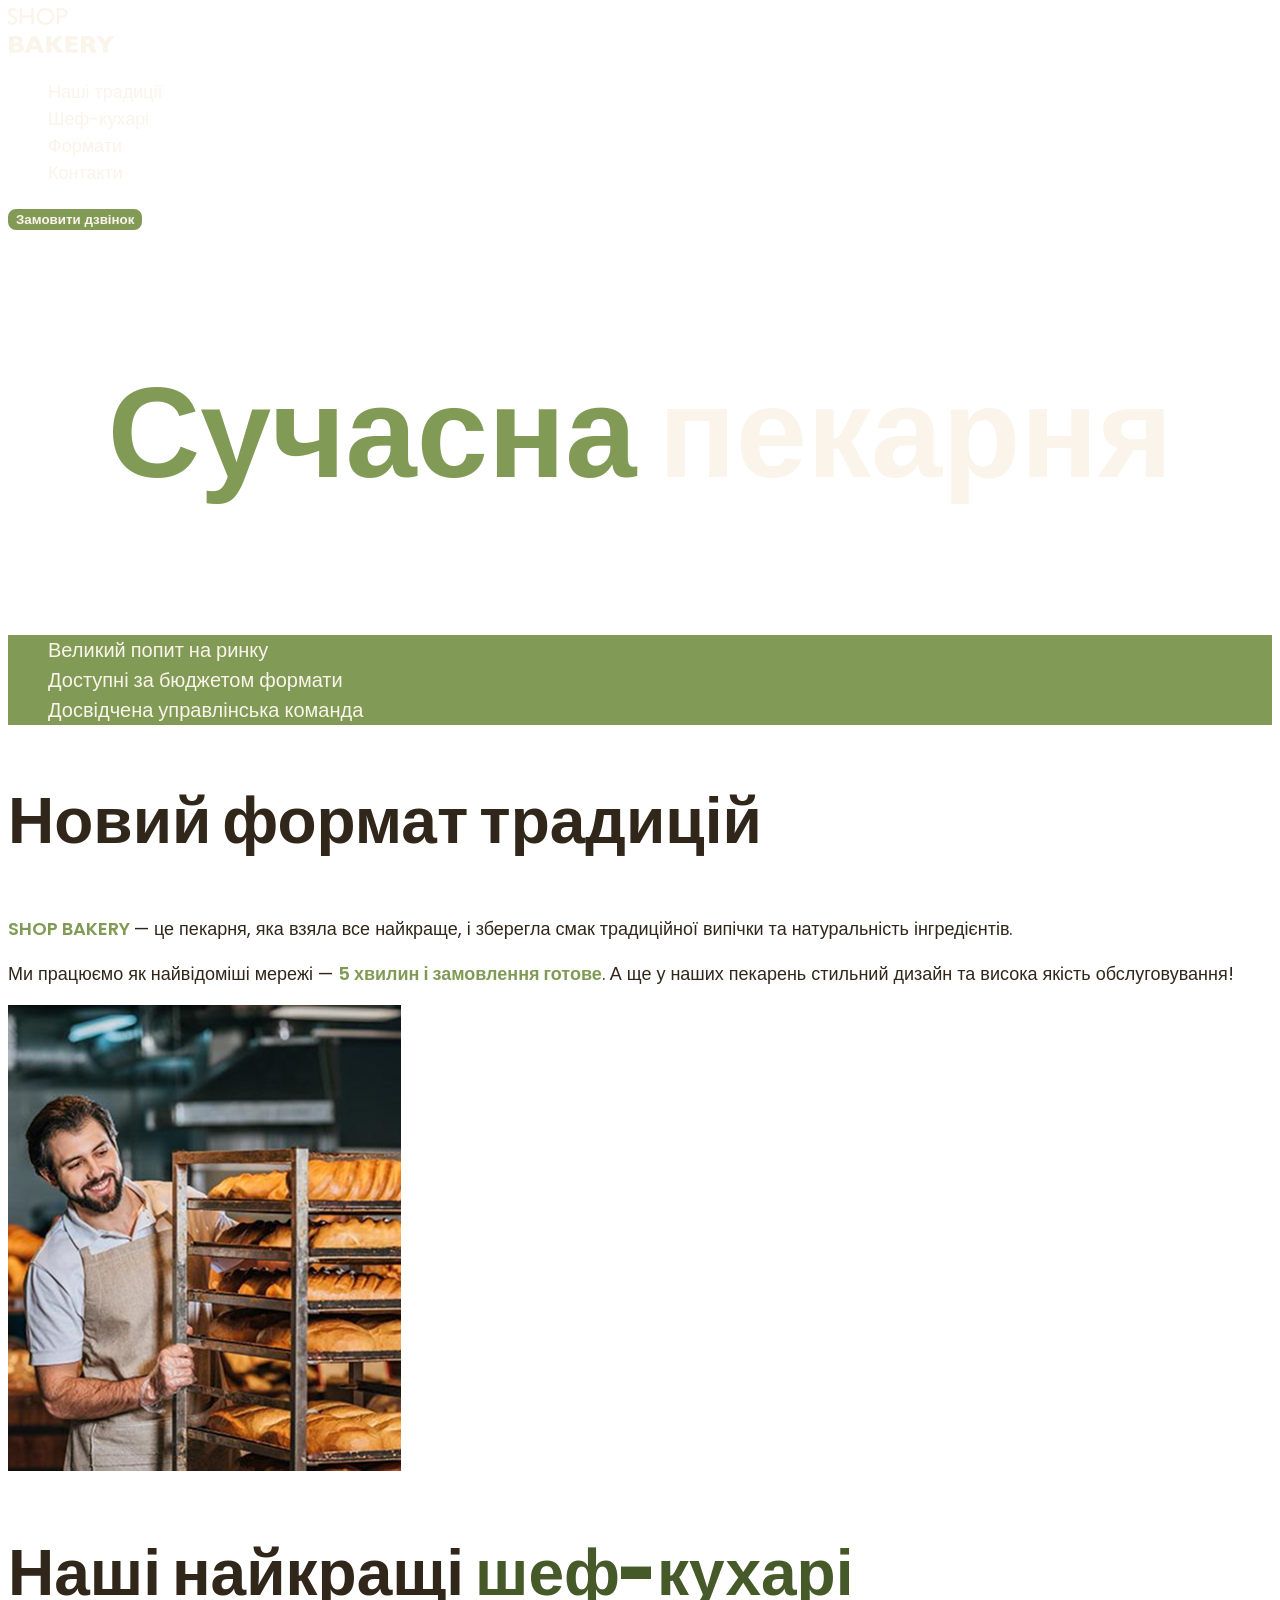
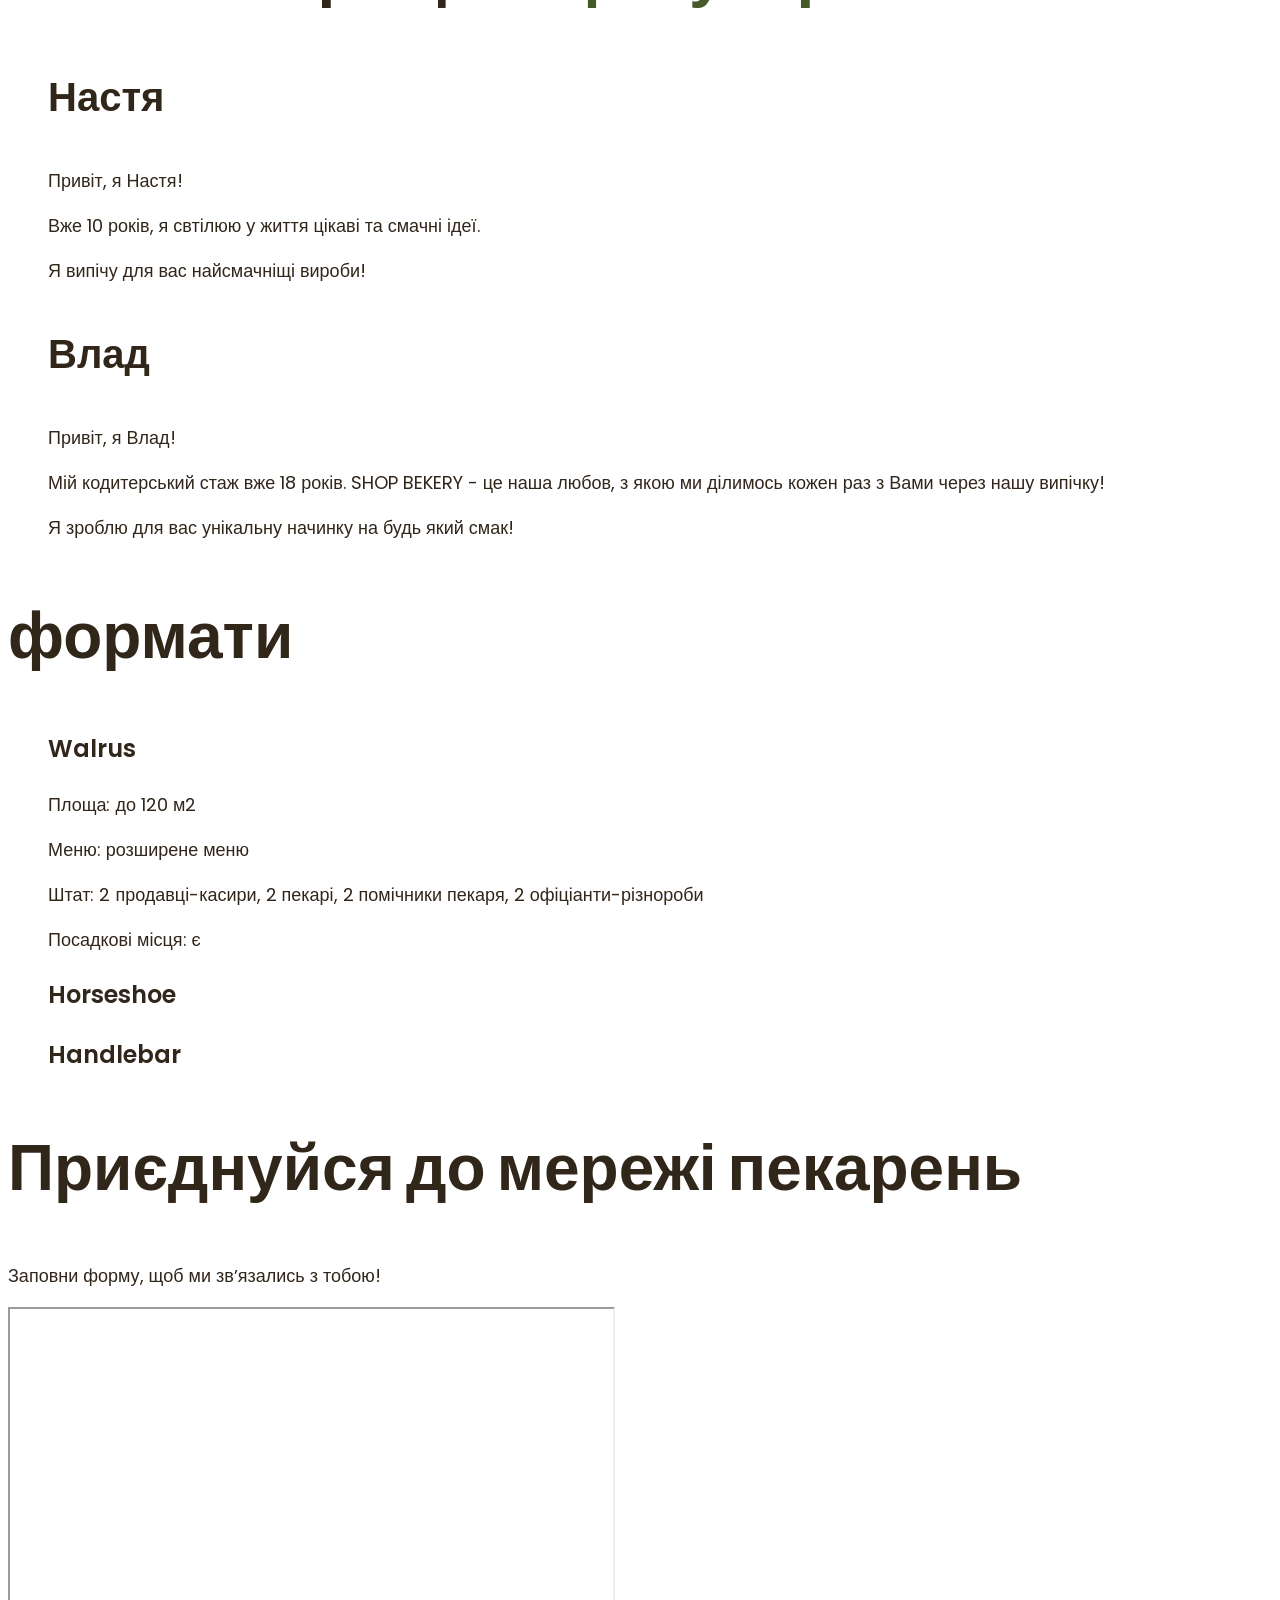
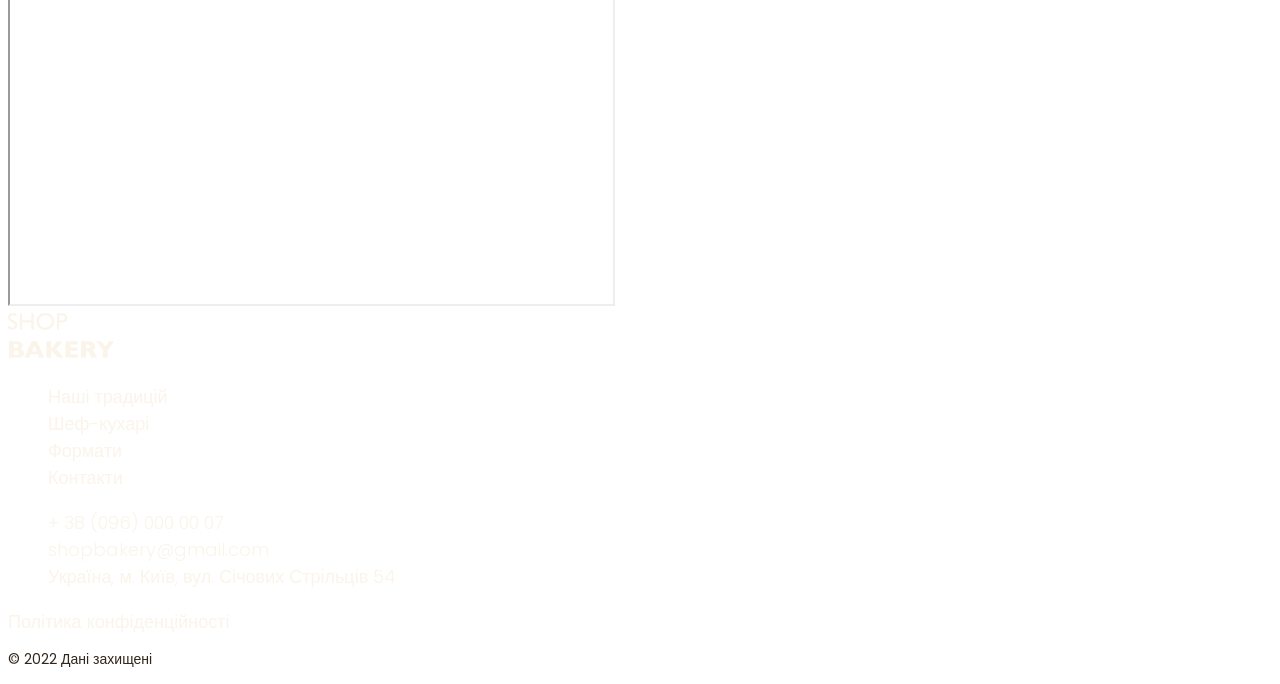
==== index.html @ a076ea6a "" ====
<!doctype html>
<html lang="uk">
  <head>
    <meta charset="UTF-8" />
    <meta http-equiv="X-UA-Compatible" content="IE=edge" />
    <meta name="viewport" content="width= , initial-scale=1.0" />
    <title>Сучасна пекарня</title>
    <!-- ! Styles -->
    <link rel="stylesheet" href="./css/styles.css" />
  </head>
  <body>
    <header>
      <nav>
        <a href="./index.html">
          <img src="./images/logo.svg" alt="Логотип сучасноі пекрні" />
        </a>
        <ul>
          <li><a href="#traditions-section" class="link">Наші традиції</a></li>
          <li><a href="#chefs-sectoins" class="link">Шеф-кухарі</a></li>
          <li><a href="#formats-section" class="link">Формати</a></li>
          <li><a href="#contacts-section" class="link">Контакти</a></li>
        </ul>
      </nav>
      <button class="button" type="button">Замовити дзвінок</button>
    </header>
    <main>
      <section>
        <h1 class="hero-title"><span class="accent">Сучасна</span> пекарня</h1>
      </section>
      <section id="traditions-section">
        <ul class="advantages-list">
          <li class="advantages-item">Великий попит на ринку</li>
          <li class="advantages-item">Доступні за бюджетом формати</li>
          <li class="advantages-item">Досвідчена управлінська команда</li>
        </ul>
        <h2 class="section-title">Новий формат традицій</h2>
        <p class="traditions-text">
          <span class="brand uppercase"> shop bakery </span> — це пекарня, яка
          взяла все найкраще, і зберегла смак традиційної випічки та
          натуральність інгредієнтів.
        </p>
        <p class="traditions-text">
          Ми працюємо як найвідоміші мережі —
          <span class="brand">5 хвилин і замовлення готове</span>. А ще у наших
          пекарень стильний дизайн та висока якість обслуговування!
        </p>
        <img
          src="./images/baker-man.png"
          alt="Чоловік пекар дивится на батони із посмишкою"
        />
      </section>
      <section id="chefs-sectoins">
        <h2 class="section-title">
          Наші найкращі <span class="accent">шеф-кухарі</span>
        </h2>
        <ul>
          <li>
            <article>
              <h3 class="chef-title">Настя</h3>
              <p>Привіт, я Настя!</p>
              <p>Вже 10 років, я свтілюю у життя цікаві та смачні ідеї.</p>
              <p>Я випічу для вас найсмачніщі вироби!</p>
            </article>
          </li>
          <li>
            <article>
              <h3 class="chef-title">Влад</h3>
              <p>Привіт, я Влад!</p>
              <p>
                Мій кодитерський стаж вже 18 років. SHOP BEKERY - це наша любов,
                з якою ми ділимось кожен раз з Вами через нашу випічку!
              </p>
              <p>Я зроблю для вас унікальну начинку на будь який смак!</p>
            </article>
          </li>
        </ul>
      </section>
      <section id="formats-section">
        <h2 class="section-title">формати</h2>
        <ul>
          <li>
            <article>
              <h3 class="formate-title" lang="en">Walrus</h3>
              <div class="formate-text">
                <p>Площа: до 120 м2</p>
                <p>Меню: розширене меню</p>
                <p>
                  Штат: 2 продавці-касири, 2 пекарі, 2 помічники пекаря, 2
                  офіціанти-різнороби
                </p>
                <p>Посадкові місця: є</p>
              </div>
            </article>
          </li>
          <li>
            <article>
              <h3 class="formate-title" lang="en">Horseshoe</h3>
              <p></p>
            </article>
          </li>
          <li>
            <article>
              <h3 class="formate-title" lang="en">Handlebar</h3>
              <p></p>
            </article>
          </li>
        </ul>
      </section>
      <section id="contacts-section">
        <h2 class="section-title">Приєднуйся до мережі пекарень</h2>
        <p>Заповни форму, щоб ми звʼязались з тобою!</p>
        <iframe
          src="https://www.google.com/maps/embed?pb=!1m18!1m12!1m3!1d2540.1634470361532!2d30.488698376657148!3d50.45668098691502!2m3!1f0!2f0!3f0!3m2!1i1024!2i768!4f13.1!3m3!1m2!1s0x40d4ce637c006b2d%3A0xaf86385f19996ff0!2z0YPQuy4g0KHQtdGH0LXQstGL0YUg0KHRgtGA0LXQu9GM0YbQvtCyLCA1NCwg0JrQuNC10LIsINCj0LrRgNCw0LjQvdCwLCAwMjAwMA!5e0!3m2!1sru!2sit!4v1770657405785!5m2!1sru!2sit"
          width="603"
          height="595"
          allowfullscreen=""
          loading="lazy"
          referrerpolicy="no-referrer-when-downgrade"
        ></iframe>
      </section>
    </main>
    <footer>
      <nav>
        <a href="#">
          <img src="./images/logo.svg" alt="Логотип сучасноі пекрні" />
        </a>
        <ul>
          <li><a class="link" href="#">Наші традицій</a></li>
          <li><a class="link" href="#">Шеф-кухарі</a></li>
          <li><a class="link" href="#">Формати</a></li>
          <li><a class="link" href="#">Контакти</a></li>
        </ul>
      </nav>
      <address>
        <ul>
          <li>
            <a class="address-link" href="tel:+380960000007"
              >+ 38 (096) 000 00 07</a
            >
          </li>
          <li>
            <a class="address-link" href="mailto:shopbakery@gmail.com"
              >shopbakery@gmail.com</a
            >
          </li>
          <li>
            <a
              class="address-link"
              href="https://share.google/1e0VJEPg8F5VLGRDb"
              target="_blank"
            >
              Україна, м. Київ, вул. Січових Стрільців 54
            </a>
          </li>
          <li>
            <a href="#">
              <!-- ! facebook icon -->
            </a>
          </li>
          <li>
            <a href="#">
              <!-- ! instagram icon -->
            </a>
          </li>
        </ul>
        <a class="address-link" href="#" target="_blank"
          >Політика конфіденційності</a
        >
        <p class="address-copyright">&copy; 2022 Дані захищені</p>
      </address>
    </footer>
  </body>
</html>
---- css/styles.css ----
@font-face {
  font-display: swap;
  font-family: 'Poppins';
  font-weight: 300;
  src: url('../fonts/poppins-v24-latin-300.woff2') format('woff2');
}

@font-face {
  font-display: swap;
  font-family: 'Poppins';
  font-weight: 400;
  src: url('../fonts/poppins-v24-latin-regular.woff2') format('woff2');
}

@font-face {
  font-display: swap;
  font-family: 'Poppins';
  font-weight: 600;
  src: url('../fonts/poppins-v24-latin-600.woff2') format('woff2');
}

@font-face {
  font-display: swap;
  font-family: 'Poppins';
  font-weight: 900;
  src: url('../fonts/poppins-v24-latin-900.woff2') format('woff2');
}

:root {
  --color-primary-dark: #31261a;
  --color-primary-light: #faf4ea;
  --color-brand-light: #819b57;
  --color-brand-dark: #465929;
}

/* ! base */
body {
  color: var(--color-primary-dark);
  font-family: 'Poppins', sans-serif;
  font-size: 18px;
  font-weight: 400;
  line-height: 1.5;
}

address {
  font-style: normal;
}

ul {
  list-style-type: none;
}

/* ! button */
.button {
  font-weight: 600;
  color: var(--color-primary-light);
  background-color: var(--color-brand-light);
  border: 2px solid var(--color-brand-light);
  border-radius: 8px;
  cursor: pointer;
}

.button:hover {
  color: var(--color-brand-dark);
  background-color: transparent;
}

/* ! link */
.link {
  color: var(--color-primary-light);
  line-height: 1.5;
  text-decoration: none;
}

.link:hover {
  color: var(--color-brand-light);
  font-weight: 600;
}

/* ! hero section */
.hero-title {
  color: var(--color-primary-light);
  text-align: center;
  font-size: 128px;
  font-weight: 900;
}

.hero-title .accent {
  color: var(--color-brand-light);
}

/* ! advantages section */
.advantages-list {
  color: var(--color-primary-light);
  background-color: var(--color-brand-light);
}

.advantages-item {
  font-size: 20px;
  font-weight: 300;
}

.section-title {
  font-size: 64px;
  font-weight: 900;
  line-height: 1.3;
}

.section-title .accent {
  color: var(--color-brand-dark);
}

/* ! traditions section */
.traditions-text .brand {
  color: var(--color-brand-light);
  font-weight: 600;
}

.traditions-text .uppercase {
  text-transform: uppercase;
}

/* ! chefs section */
.chef-title {
  font-size: 40px;
  font-weight: 600;
}

/* ! formats section */
.formate-title {
  font-size: 24px;
  font-weight: 600;
}

.formate-tex {
  font-size: 14px;
  font-weight: 300;
}

/* ! footer */
.address-link {
  color: var(--color-primary-light);
  font-size: 16;
  font-weight: 300;
  text-decoration: none;
}

.address-link:hover {
  color: var(--color-brand-light);
}

.address-copyright {
  font-size: 14px;
}
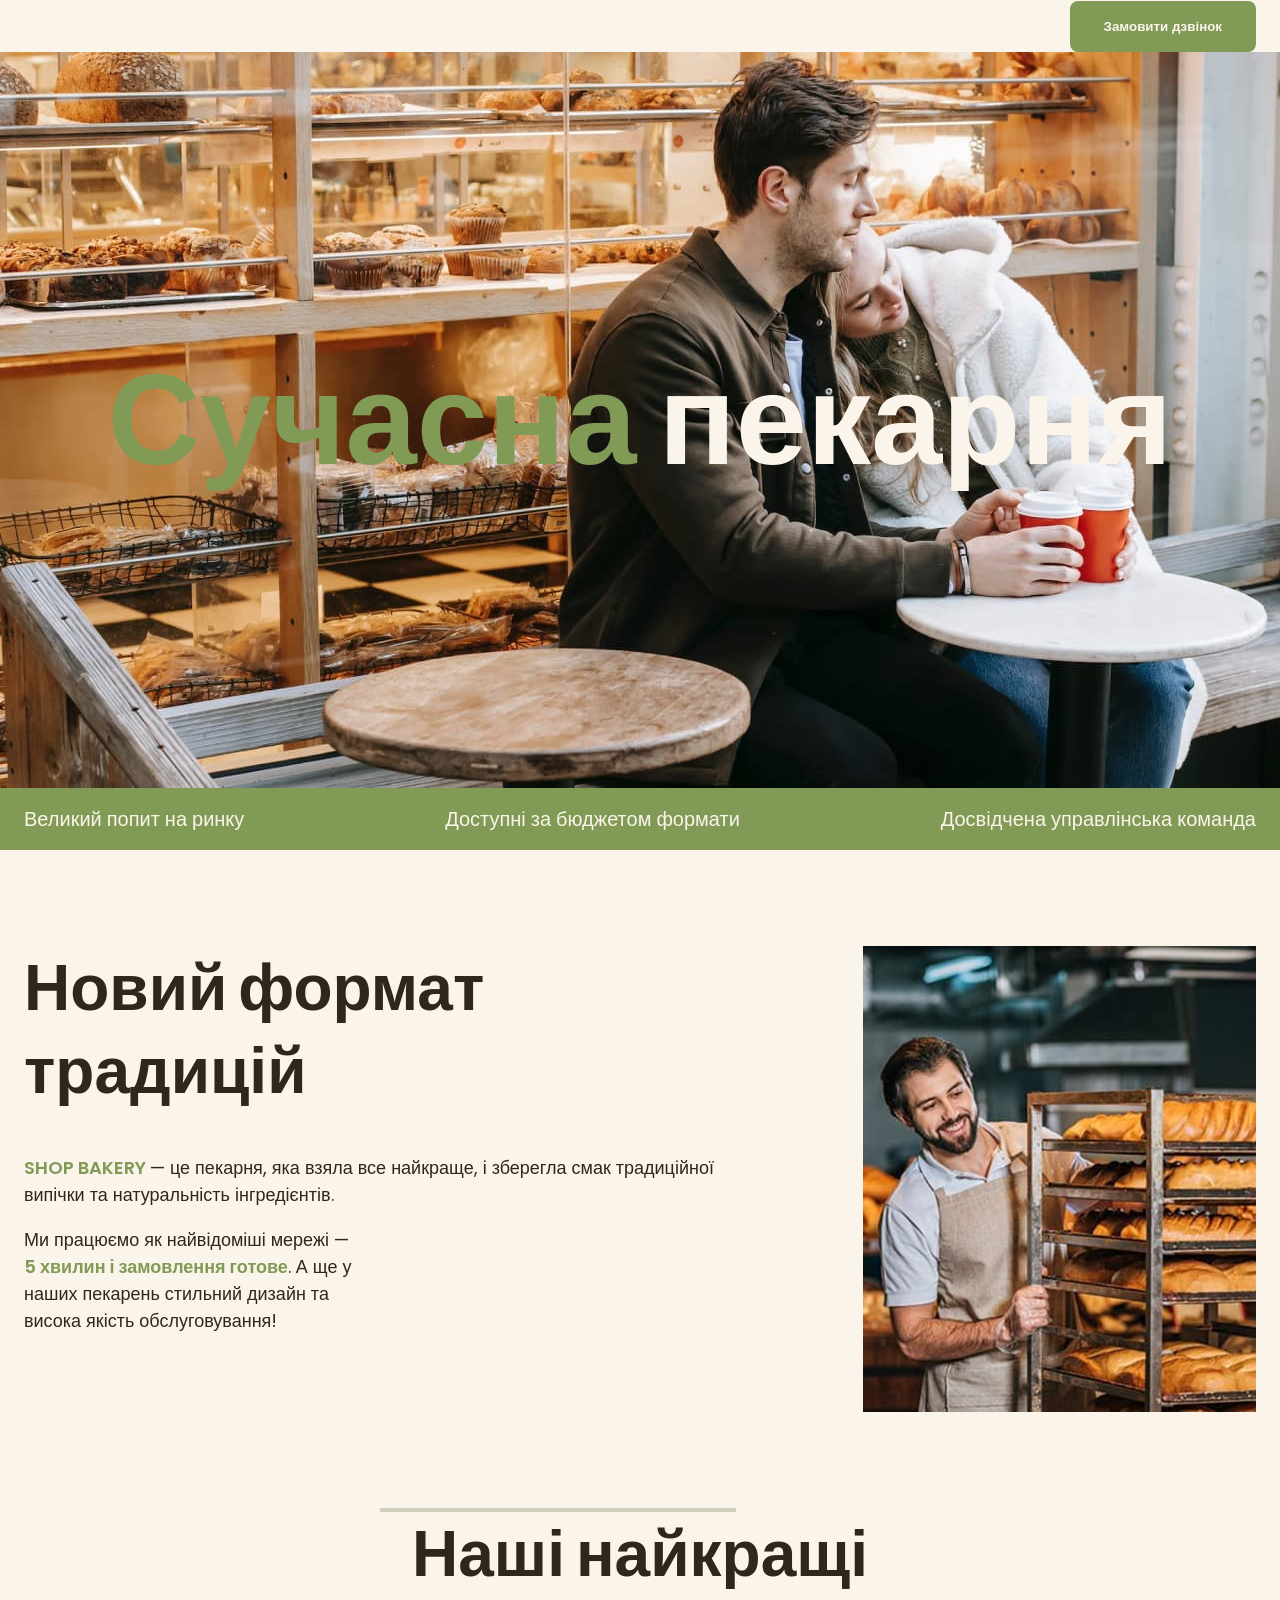
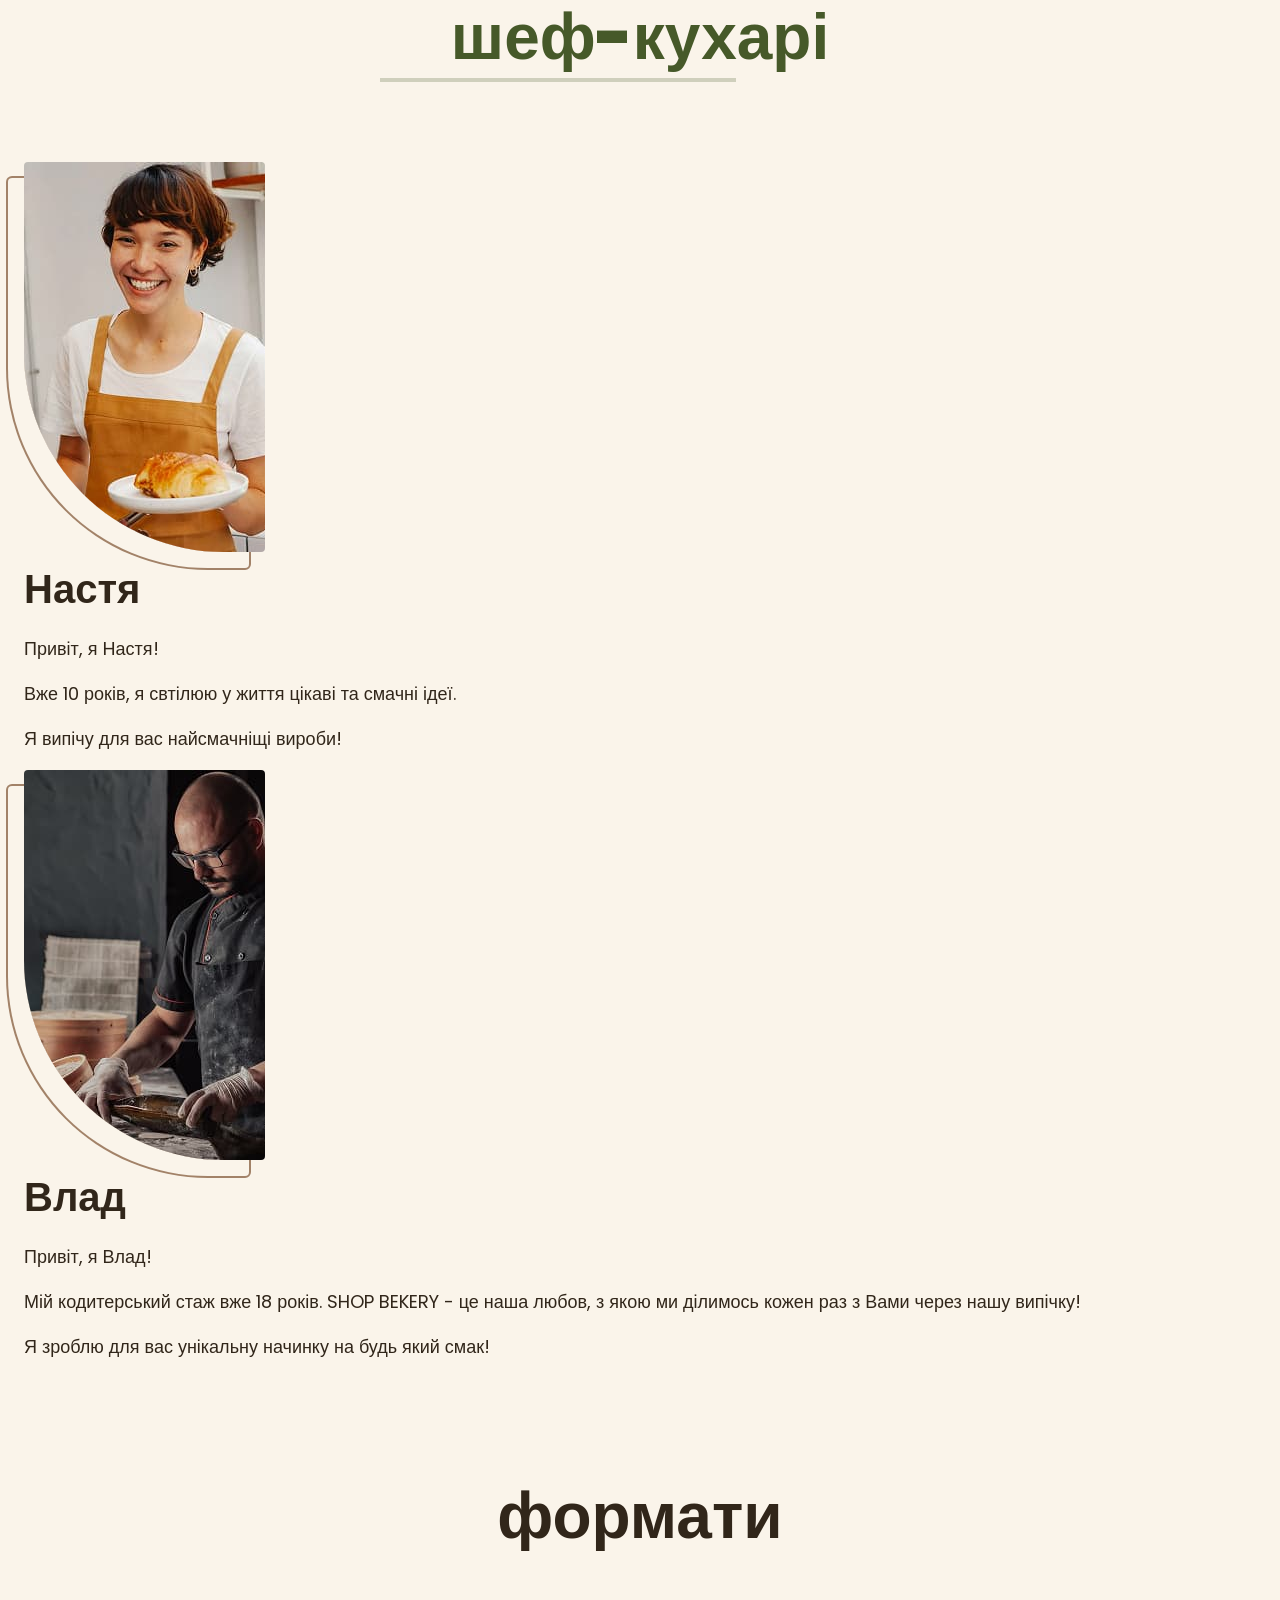
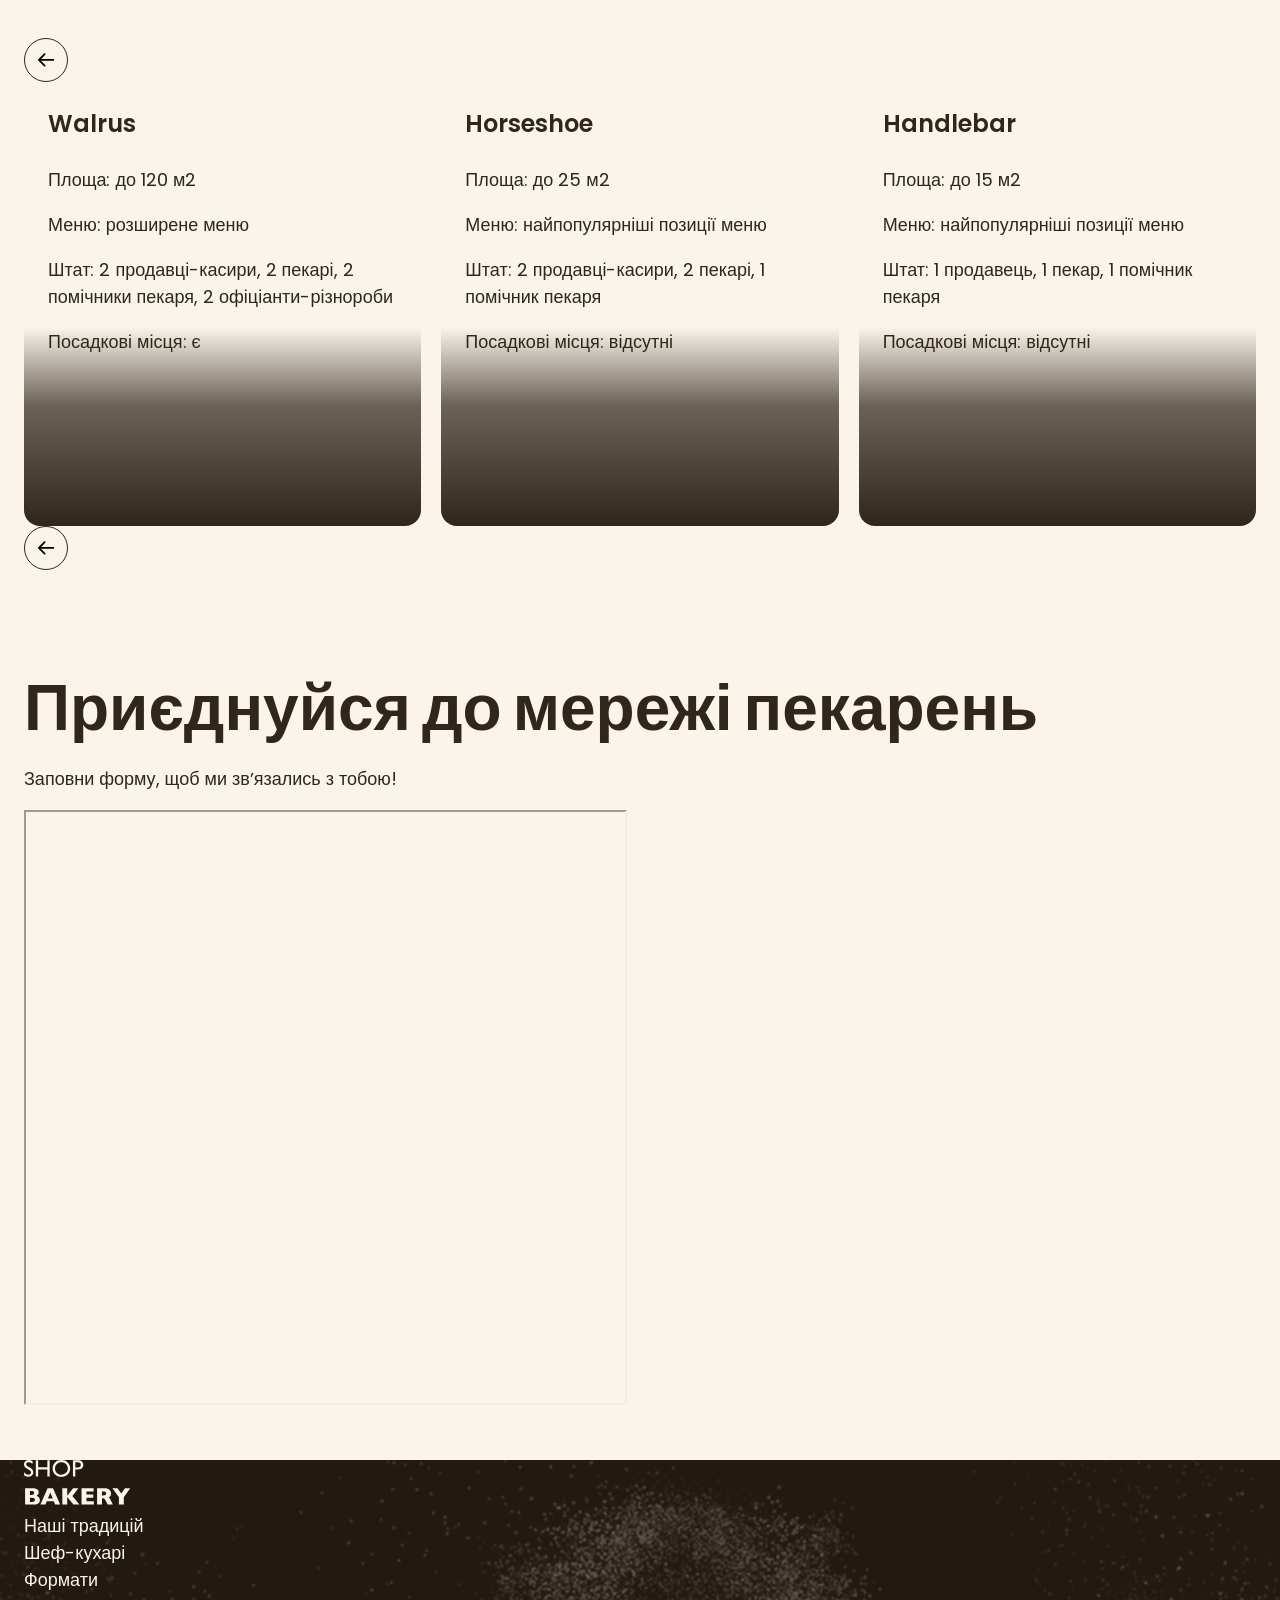
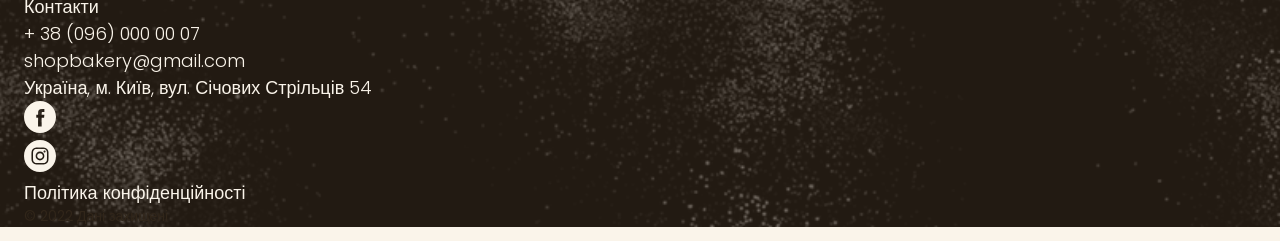
==== commit 573bbb62: "" ====
--- a/index.html
+++ b/index.html
@@ -9,165 +9,232 @@
     <link rel="stylesheet" href="./css/styles.css" />
   </head>
   <body>
-    <header>
-      <nav>
-        <a href="./index.html">
-          <img src="./images/logo.svg" alt="Логотип сучасноі пекрні" />
-        </a>
-        <ul>
-          <li><a href="#traditions-section" class="link">Наші традиції</a></li>
-          <li><a href="#chefs-sectoins" class="link">Шеф-кухарі</a></li>
-          <li><a href="#formats-section" class="link">Формати</a></li>
-          <li><a href="#contacts-section" class="link">Контакти</a></li>
-        </ul>
-      </nav>
-      <button class="button" type="button">Замовити дзвінок</button>
+    <header class="header">
+      <div class="container">
+        <div class="header-container">
+          <nav class="header-nav">
+            <a href="./index.html">
+              <img src="./images/logo.svg" alt="Логотип сучасноі пекрні" />
+            </a>
+            <ul class="header-menu">
+              <li>
+                <a href="#traditions-section" class="link">Наші традиції</a>
+              </li>
+              <li><a href="#chefs-section" class="link">Шеф-кухарі</a></li>
+              <li><a href="#formats-section" class="link">Формати</a></li>
+              <li><a href="#contacts-section" class="link">Контакти</a></li>
+            </ul>
+          </nav>
+          <button class="button" type="button">Замовити дзвінок</button>
+        </div>
+      </div>
     </header>
     <main>
-      <section>
-        <h1 class="hero-title"><span class="accent">Сучасна</span> пекарня</h1>
-      </section>
-      <section id="traditions-section">
-        <ul class="advantages-list">
-          <li class="advantages-item">Великий попит на ринку</li>
-          <li class="advantages-item">Доступні за бюджетом формати</li>
-          <li class="advantages-item">Досвідчена управлінська команда</li>
-        </ul>
-        <h2 class="section-title">Новий формат традицій</h2>
-        <p class="traditions-text">
-          <span class="brand uppercase"> shop bakery </span> — це пекарня, яка
-          взяла все найкраще, і зберегла смак традиційної випічки та
-          натуральність інгредієнтів.
-        </p>
-        <p class="traditions-text">
-          Ми працюємо як найвідоміші мережі —
-          <span class="brand">5 хвилин і замовлення готове</span>. А ще у наших
-          пекарень стильний дизайн та висока якість обслуговування!
-        </p>
-        <img
-          src="./images/baker-man.png"
-          alt="Чоловік пекар дивится на батони із посмишкою"
-        />
-      </section>
-      <section id="chefs-sectoins">
-        <h2 class="section-title">
-          Наші найкращі <span class="accent">шеф-кухарі</span>
-        </h2>
-        <ul>
-          <li>
-            <article>
-              <h3 class="chef-title">Настя</h3>
-              <p>Привіт, я Настя!</p>
-              <p>Вже 10 років, я свтілюю у життя цікаві та смачні ідеї.</p>
-              <p>Я випічу для вас найсмачніщі вироби!</p>
-            </article>
-          </li>
-          <li>
-            <article>
-              <h3 class="chef-title">Влад</h3>
-              <p>Привіт, я Влад!</p>
-              <p>
-                Мій кодитерський стаж вже 18 років. SHOP BEKERY - це наша любов,
-                з якою ми ділимось кожен раз з Вами через нашу випічку!
+      <section class="hero-section">
+        <div class="container">
+          <h1 class="hero-title">
+            <span class="accent">Сучасна</span> пекарня
+          </h1>
+        </div>
+      </section>
+      <section class="advantages-section">
+        <div class="container">
+          <h2 class="visually-hidden">Наші переваги</h2>
+          <ul class="advantages-list">
+            <li class="advantages-item">Великий попит на ринку</li>
+            <li class="advantages-item">Доступні за бюджетом формати</li>
+            <li class="advantages-item">Досвідчена управлінська команда</li>
+          </ul>
+        </div>
+      </section>
+      <section class="traditions-section section" id="traditions-section">
+        <div class="container">
+          <div class="traditions-container">
+            <div class="traditions-content">
+              <h2 class="traditions-title section-title">
+                Новий формат традицій
+              </h2>
+              <p class="traditions-text">
+                <span class="brand uppercase"> shop bakery </span> — це пекарня,
+                яка взяла все найкраще, і зберегла смак традиційної випічки та
+                натуральність інгредієнтів.
               </p>
-              <p>Я зроблю для вас унікальну начинку на будь який смак!</p>
-            </article>
-          </li>
-        </ul>
-      </section>
-      <section id="formats-section">
-        <h2 class="section-title">формати</h2>
-        <ul>
-          <li>
-            <article>
-              <h3 class="formate-title" lang="en">Walrus</h3>
-              <div class="formate-text">
-                <p>Площа: до 120 м2</p>
-                <p>Меню: розширене меню</p>
+              <p class="traditions-text limited">
+                Ми працюємо як найвідоміші мережі —
+                <span class="brand">5 хвилин і замовлення готове</span>. А ще у
+                наших пекарень стильний дизайн та висока якість обслуговування!
+              </p>
+            </div>
+            <img
+              src="./images/baker-man.jpg"
+              alt="Чоловік пекар дивится на батони із посмишкою"
+            />
+          </div>
+        </div>
+      </section>
+      <section class="section" id="chefs-sectoins">
+        <div class="container">
+          <h2 class="chefs-title section-title centered">
+            Наші найкращі <span class="accent">шеф-кухарі</span>
+          </h2>
+          <ul>
+            <li>
+              <article>
+                <img
+                  class="chef-photo"
+                  src="./images/nastya-chef.jpg"
+                  alt="Nastya chef"
+                />
+                <h3 class="chef-title">Настя</h3>
+                <p>Привіт, я Настя!</p>
+                <p>Вже 10 років, я свтілюю у життя цікаві та смачні ідеї.</p>
+                <p>Я випічу для вас найсмачніщі вироби!</p>
+              </article>
+            </li>
+            <li>
+              <article>
+                <img
+                  class="chef-photo"
+                  src="./images/vlad-chef.jpg"
+                  alt="Vlad chef"
+                />
+                <h3 class="chef-title">Влад</h3>
+                <p>Привіт, я Влад!</p>
                 <p>
-                  Штат: 2 продавці-касири, 2 пекарі, 2 помічники пекаря, 2
-                  офіціанти-різнороби
+                  Мій кодитерський стаж вже 18 років. SHOP BEKERY - це наша
+                  любов, з якою ми ділимось кожен раз з Вами через нашу випічку!
                 </p>
-                <p>Посадкові місця: є</p>
-              </div>
-            </article>
-          </li>
-          <li>
-            <article>
-              <h3 class="formate-title" lang="en">Horseshoe</h3>
-              <p></p>
-            </article>
-          </li>
-          <li>
-            <article>
-              <h3 class="formate-title" lang="en">Handlebar</h3>
-              <p></p>
-            </article>
-          </li>
-        </ul>
-      </section>
-      <section id="contacts-section">
-        <h2 class="section-title">Приєднуйся до мережі пекарень</h2>
-        <p>Заповни форму, щоб ми звʼязались з тобою!</p>
-        <iframe
-          src="https://www.google.com/maps/embed?pb=!1m18!1m12!1m3!1d2540.1634470361532!2d30.488698376657148!3d50.45668098691502!2m3!1f0!2f0!3f0!3m2!1i1024!2i768!4f13.1!3m3!1m2!1s0x40d4ce637c006b2d%3A0xaf86385f19996ff0!2z0YPQuy4g0KHQtdGH0LXQstGL0YUg0KHRgtGA0LXQu9GM0YbQvtCyLCA1NCwg0JrQuNC10LIsINCj0LrRgNCw0LjQvdCwLCAwMjAwMA!5e0!3m2!1sru!2sit!4v1770657405785!5m2!1sru!2sit"
-          width="603"
-          height="595"
-          allowfullscreen=""
-          loading="lazy"
-          referrerpolicy="no-referrer-when-downgrade"
-        ></iframe>
+                <p>Я зроблю для вас унікальну начинку на будь який смак!</p>
+              </article>
+            </li>
+          </ul>
+        </div>
+      </section>
+      <section class="section" id="formats-section">
+        <div class="container">
+          <h2 class="formats-title section-title centered">формати</h2>
+          <button class="carousel-button" type="button">
+            <svg width="16" height="16">
+              <use href="./images/icons.svg#arrow"></use>
+            </svg>
+          </button>
+          <ul class="formats-list">
+            <li class="formats-item">
+              <article class="format-card">
+                <h3 class="formate-title" lang="en">Walrus</h3>
+                <div class="formate-text">
+                  <p>Площа: до 120 м2</p>
+                  <p>Меню: розширене меню</p>
+                  <p>
+                    Штат: 2 продавці-касири, 2 пекарі, 2 помічники пекаря, 2
+                    офіціанти-різнороби
+                  </p>
+                  <p>Посадкові місця: є</p>
+                </div>
+              </article>
+            </li>
+            <li class="formats-item">
+              <article class="format-card">
+                <h3 class="formate-title" lang="en">Horseshoe</h3>
+                <div class="formate-text">
+                  <p>Площа: до 25 м2</p>
+                  <p>Меню: найпопулярніші позиції меню</p>
+                  <p>Штат: 2 продавці-касири, 2 пекарі, 1 помічник пекаря</p>
+                  <p>Посадкові місця: відсутні</p>
+                </div>
+              </article>
+            </li>
+            <li class="formats-item">
+              <article class="format-card">
+                <h3 class="formate-title" lang="en">Handlebar</h3>
+                <div class="formate-text">
+                  <p>Площа: до 15 м2</p>
+                  <p>Меню: найпопулярніші позиції меню</p>
+                  <p>Штат: 1 продавець, 1 пекар, 1 помічник пекаря</p>
+                  <p>Посадкові місця: відсутні</p>
+                </div>
+              </article>
+            </li>
+          </ul>
+          <button class="carousel-button" type="button">
+            <svg width="16" height="16">
+              <use href="./images/icons.svg#arrow"></use>
+            </svg>
+          </button>
+        </div>
+      </section>
+      <section class="section" id="contacts-section">
+        <div class="container">
+          <h2 class="contact-title section-title">
+            Приєднуйся до мережі пекарень
+          </h2>
+          <p>Заповни форму, щоб ми звʼязались з тобою!</p>
+          <iframe
+            src="https://www.google.com/maps/embed?pb=!1m18!1m12!1m3!1d2540.1634470361532!2d30.488698376657148!3d50.45668098691502!2m3!1f0!2f0!3f0!3m2!1i1024!2i768!4f13.1!3m3!1m2!1s0x40d4ce637c006b2d%3A0xaf86385f19996ff0!2z0YPQuy4g0KHQtdGH0LXQstGL0YUg0KHRgtGA0LXQu9GM0YbQvtCyLCA1NCwg0JrQuNC10LIsINCj0LrRgNCw0LjQvdCwLCAwMjAwMA!5e0!3m2!1sru!2sit!4v1770657405785!5m2!1sru!2sit"
+            width="603"
+            height="595"
+            allowfullscreen=""
+            loading="lazy"
+            referrerpolicy="no-referrer-when-downgrade"
+          ></iframe>
+        </div>
       </section>
     </main>
-    <footer>
-      <nav>
-        <a href="#">
-          <img src="./images/logo.svg" alt="Логотип сучасноі пекрні" />
-        </a>
-        <ul>
-          <li><a class="link" href="#">Наші традицій</a></li>
-          <li><a class="link" href="#">Шеф-кухарі</a></li>
-          <li><a class="link" href="#">Формати</a></li>
-          <li><a class="link" href="#">Контакти</a></li>
-        </ul>
-      </nav>
-      <address>
-        <ul>
-          <li>
-            <a class="address-link" href="tel:+380960000007"
-              >+ 38 (096) 000 00 07</a
-            >
-          </li>
-          <li>
-            <a class="address-link" href="mailto:shopbakery@gmail.com"
-              >shopbakery@gmail.com</a
-            >
-          </li>
-          <li>
-            <a
-              class="address-link"
-              href="https://share.google/1e0VJEPg8F5VLGRDb"
-              target="_blank"
-            >
-              Україна, м. Київ, вул. Січових Стрільців 54
-            </a>
-          </li>
-          <li>
-            <a href="#">
-              <!-- ! facebook icon -->
-            </a>
-          </li>
-          <li>
-            <a href="#">
-              <!-- ! instagram icon -->
-            </a>
-          </li>
-        </ul>
-        <a class="address-link" href="#" target="_blank"
-          >Політика конфіденційності</a
-        >
-        <p class="address-copyright">&copy; 2022 Дані захищені</p>
-      </address>
+    <footer class="footer">
+      <div class="container">
+        <nav>
+          <a href="#">
+            <img src="./images/logo.svg" alt="Логотип сучасноі пекрні" />
+          </a>
+          <ul>
+            <li><a class="link" href="#">Наші традицій</a></li>
+            <li><a class="link" href="#">Шеф-кухарі</a></li>
+            <li><a class="link" href="#">Формати</a></li>
+            <li><a class="link" href="#">Контакти</a></li>
+          </ul>
+        </nav>
+        <address>
+          <ul>
+            <li>
+              <a class="address-link" href="tel:+380960000007"
+                >+ 38 (096) 000 00 07</a
+              >
+            </li>
+            <li>
+              <a class="address-link" href="mailto:shopbakery@gmail.com"
+                >shopbakery@gmail.com</a
+              >
+            </li>
+            <li>
+              <a
+                class="address-link"
+                href="https://share.google/1e0VJEPg8F5VLGRDb"
+                target="_blank"
+              >
+                Україна, м. Київ, вул. Січових Стрільців 54
+              </a>
+            </li>
+            <li>
+              <a href="#">
+                <svg class="address-icon" width="32" height="32">
+                  <use href="./images/icons.svg#icon-facebook"></use>
+                </svg>
+              </a>
+            </li>
+            <li>
+              <a href="#">
+                <svg class="address-icon" width="32" height="32">
+                  <use href="./images/icons.svg#icon-instagram"></use>
+                </svg>
+              </a>
+            </li>
+          </ul>
+          <a class="address-link" href="#" target="_blank"
+            >Політика конфіденційності</a
+          >
+          <p class="address-copyright">&copy; 2022 Дані захищені</p>
+        </address>
+      </div>
     </footer>
   </body>
 </html>
--- a/css/styles.css
+++ b/css/styles.css
@@ -29,17 +29,35 @@
 :root {
   --color-primary-dark: #31261a;
   --color-primary-light: #faf4ea;
-  --color-brand-light: #819b57;
+  --color-secondary-dark: #a28268;
   --color-brand-dark: #465929;
+  --color-brand-normal: #819b57;
+  --color-brand-light: #cfcfbc;
 }
 
 /* ! base */
+* {
+  box-sizing: border-box;
+}
+
 body {
   color: var(--color-primary-dark);
+  background-color: var(--color-primary-light);
   font-family: 'Poppins', sans-serif;
   font-size: 18px;
   font-weight: 400;
   line-height: 1.5;
+  margin: 0;
+}
+
+h1,
+h2,
+h3,
+h4,
+h5,
+h6,
+p {
+  margin-top: 0;
 }
 
 address {
@@ -47,15 +65,38 @@
 }
 
 ul {
+  margin: 0;
+  padding: 0;
   list-style-type: none;
+}
+
+.visually-hidden {
+  position: absolute;
+  left: -10000px;
+  top: auto;
+  width: 1px;
+  height: 1px;
+  overflow: hidden;
+}
+
+.section {
+  padding: 48px 0;
+}
+
+.container {
+  width: 100%;
+  max-width: 1288px;
+  margin: 0 auto;
+  padding: 0 24px;
 }
 
 /* ! button */
 .button {
-  font-weight: 600;
-  color: var(--color-primary-light);
-  background-color: var(--color-brand-light);
-  border: 2px solid var(--color-brand-light);
+  padding: 16px 32px;
+  font-weight: 600;
+  color: var(--color-primary-light);
+  background-color: var(--color-brand-normal);
+  border: 2px solid var(--color-brand-normal);
   border-radius: 8px;
   cursor: pointer;
 }
@@ -73,12 +114,41 @@
 }
 
 .link:hover {
-  color: var(--color-brand-light);
-  font-weight: 600;
+  color: var(--color-brand-normal);
+}
+
+/* ! header */
+.header-container {
+  display: flex;
+  align-items: center;
+  gap: 40px;
+}
+
+.header-nav {
+  display: flex;
+  align-items: center;
+  flex-grow: 1;
+  gap: 40px;
+}
+
+.header-menu {
+  display: flex;
+  gap: 64px;
+  flex-grow: 1;
+  justify-content: center;
 }
 
 /* ! hero section */
+.hero-section {
+  padding: 272px 0;
+  background-image: url('../images/hero-section-background.jpg');
+  background-repeat: no-repeat;
+  background-position: center top;
+  background-size: cover;
+}
+
 .hero-title {
+  margin-bottom: 0;
   color: var(--color-primary-light);
   text-align: center;
   font-size: 128px;
@@ -86,16 +156,23 @@
 }
 
 .hero-title .accent {
-  color: var(--color-brand-light);
+  color: var(--color-brand-normal);
 }
 
 /* ! advantages section */
+.advantages-section {
+  padding: 16px 0;
+  background-color: var(--color-brand-normal);
+}
+
 .advantages-list {
-  color: var(--color-primary-light);
-  background-color: var(--color-brand-light);
+  display: flex;
+  justify-content: space-between;
+  gap: 40px;
 }
 
 .advantages-item {
+  color: var(--color-primary-light);
   font-size: 20px;
   font-weight: 300;
 }
@@ -106,13 +183,35 @@
   line-height: 1.3;
 }
 
+.section-title.centered {
+  text-align: center;
+}
+
 .section-title .accent {
   color: var(--color-brand-dark);
 }
 
 /* ! traditions section */
+.traditions-section {
+  padding-top: 96px;
+}
+
+.traditions-container {
+  display: flex;
+  justify-content: space-between;
+  gap: 40px;
+}
+
+.traditions-content {
+  max-width: 710px;
+}
+
+.traditions-title {
+  margin-bottom: 42px;
+}
+
 .traditions-text .brand {
-  color: var(--color-brand-light);
+  color: var(--color-brand-normal);
   font-weight: 600;
 }
 
@@ -120,13 +219,64 @@
   text-transform: uppercase;
 }
 
+.traditions-text.limited {
+  max-width: 340px;
+}
+
 /* ! chefs section */
+.chefs-title {
+  max-width: 520px;
+  margin: 0 auto 80px;
+}
+
+.chefs-title::before,
+.chefs-title::after {
+  display: block;
+  width: 352px;
+  border: 2px solid var(--color-brand-light);
+  content: '';
+}
+
+.chef-photo {
+  border-radius: 4px 4px 4px 200px;
+  box-shadow:
+    -16px 16px 0 0 var(--color-primary-light),
+    -16px 16px 0 2px var(--color-secondary-dark);
+}
+
 .chef-title {
+  margin-bottom: 16px;
   font-size: 40px;
   font-weight: 600;
 }
 
 /* ! formats section */
+.formats-list {
+  display: flex;
+  flex-wrap: wrap;
+  gap: 20px;
+}
+
+.formats-item {
+  flex-basis: calc((100% - 40px) / 3);
+}
+
+.format-card {
+  height: 444px;
+  padding: 24px;
+  background: linear-gradient(
+    180deg,
+    rgba(49, 38, 26, 0) 55.21%,
+    rgba(49, 38, 26, 0.71) 72.92%,
+    #31261a 100%
+  );
+  border-radius: 16px;
+}
+
+.formats-title {
+  margin-bottom: 80px;
+}
+
 .formate-title {
   font-size: 24px;
   font-weight: 600;
@@ -137,6 +287,30 @@
   font-weight: 300;
 }
 
+/* ! carousel */
+.carousel-button {
+  display: flex;
+  align-items: center;
+  justify-content: center;
+  width: 44px;
+  height: 44px;
+  padding: 0;
+  background-color: transparent;
+  border-radius: 50%;
+  border: 1px solid var(--color-primary-dark);
+  cursor: pointer;
+}
+
+.carousel-button:hover {
+  background-color: var(--color-primary-dark);
+  fill: var(--color-primary-light);
+}
+
+/* ! contact section */
+.contact-title {
+  margin-bottom: 16px;
+}
+
 /* ! footer */
 .address-link {
   color: var(--color-primary-light);
@@ -146,9 +320,25 @@
 }
 
 .address-link:hover {
-  color: var(--color-brand-light);
+  color: var(--color-brand-normal);
+}
+
+.address-icon {
+  fill: var(--color-primary-light);
+}
+
+.address-icon:hover {
+  fill: var(--color-brand-normal);
 }
 
 .address-copyright {
   font-size: 14px;
 }
+
+.footer {
+  background-color: var(--color-primary-dark);
+  background-image: url(../images/footer-background.png);
+  background-repeat: no-repeat;
+  background-size: cover;
+  background-position: center;
+}
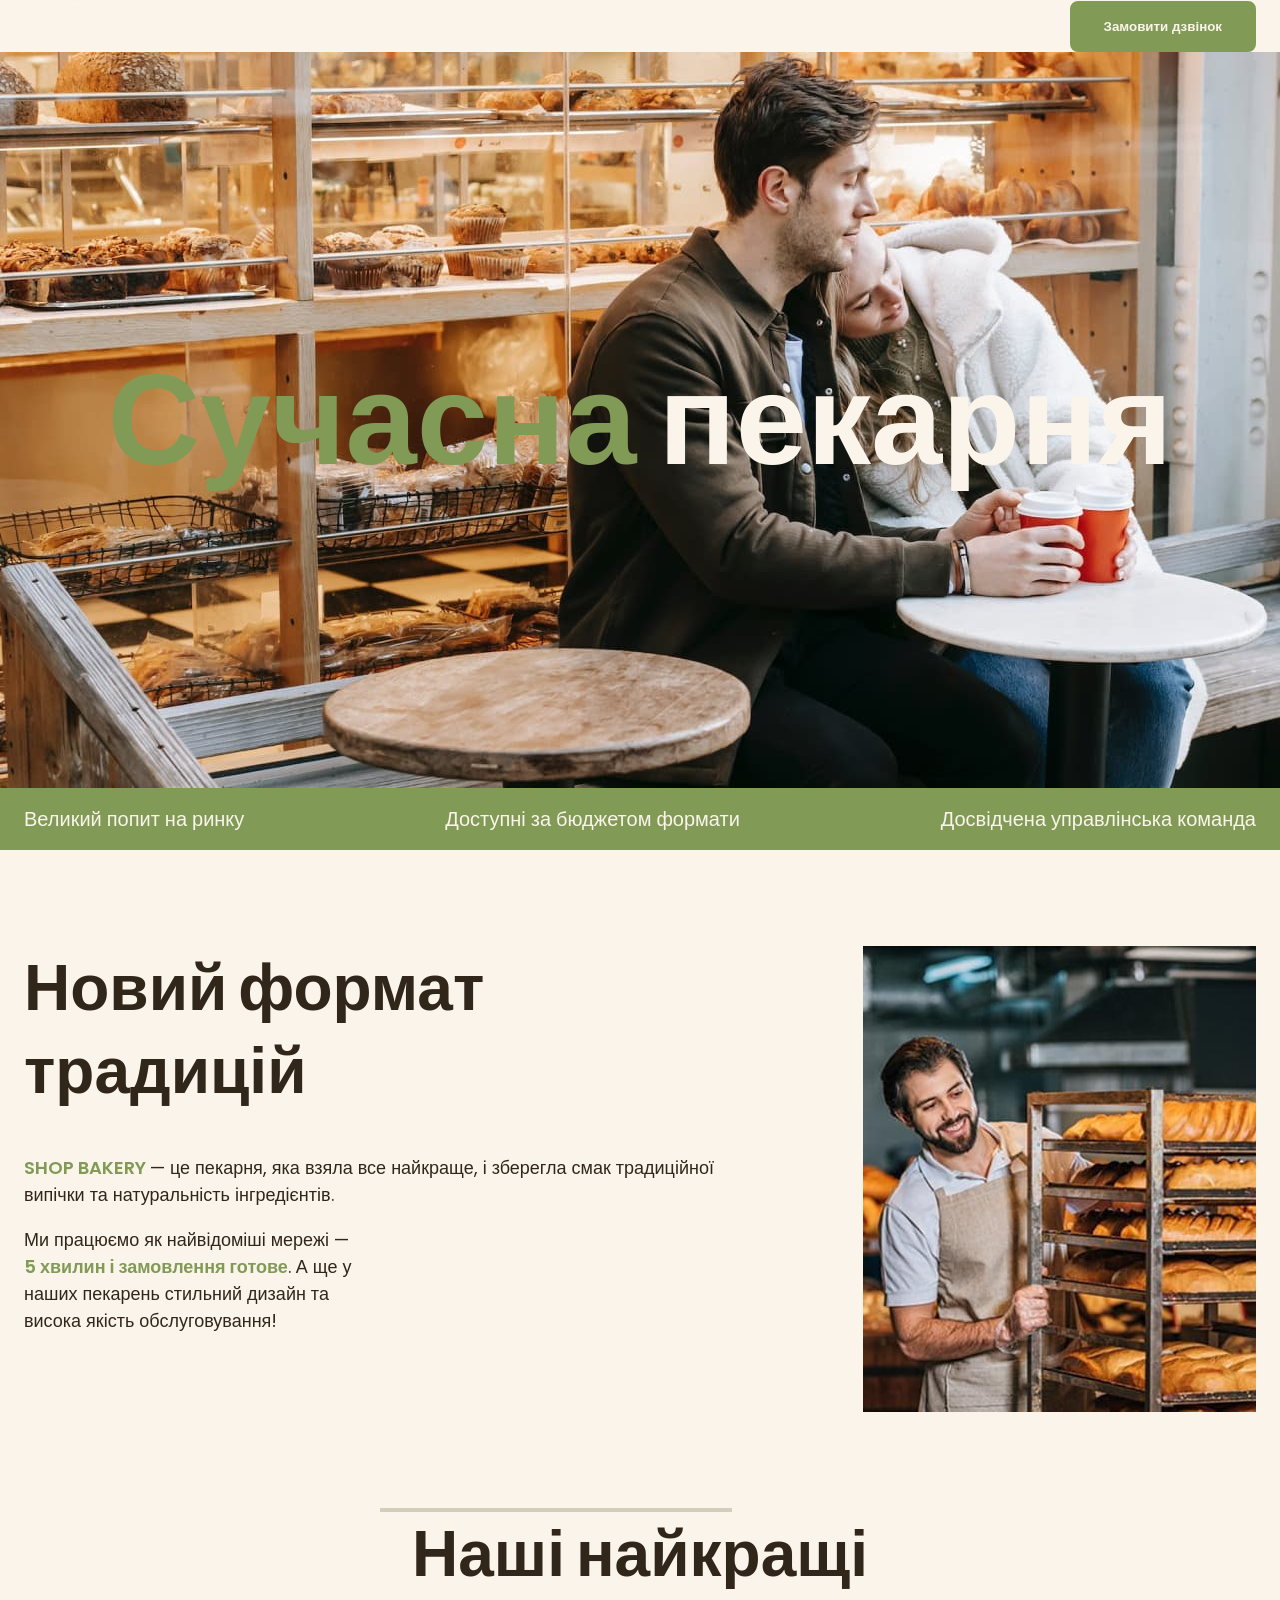
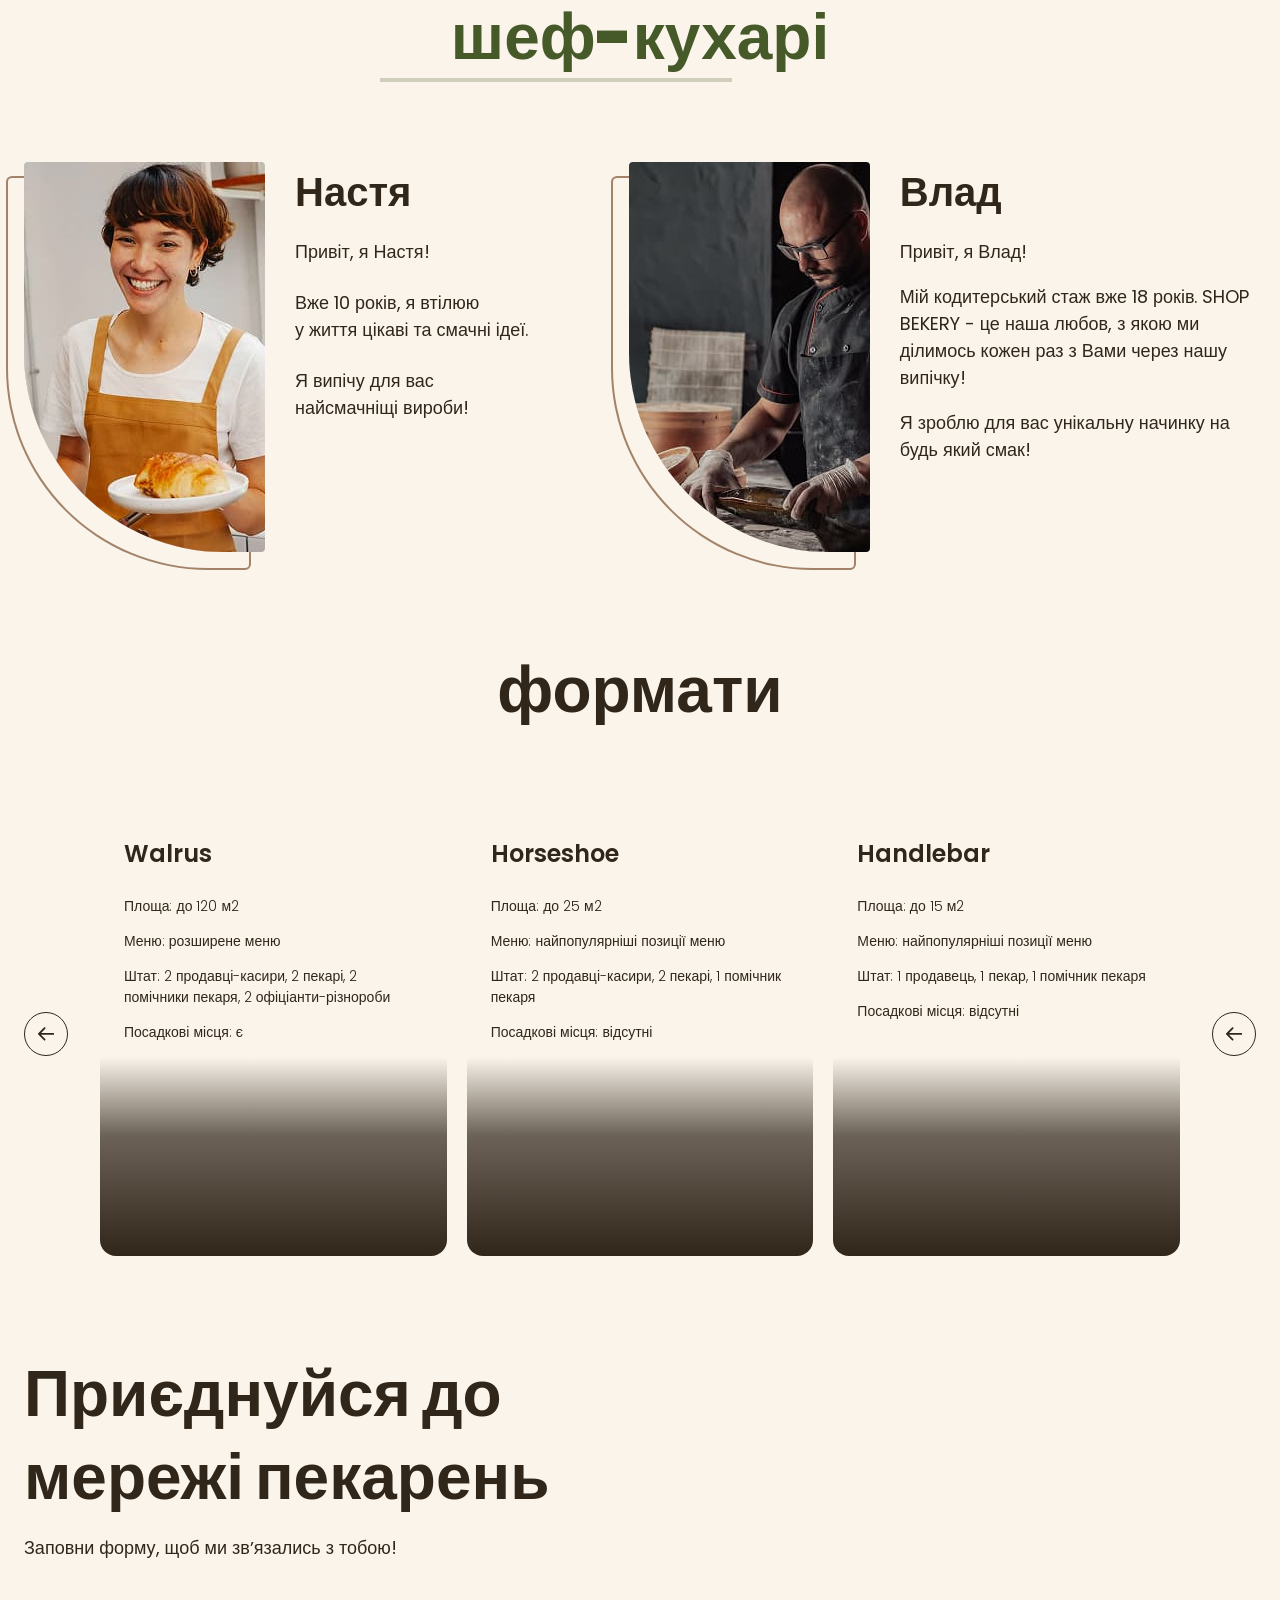
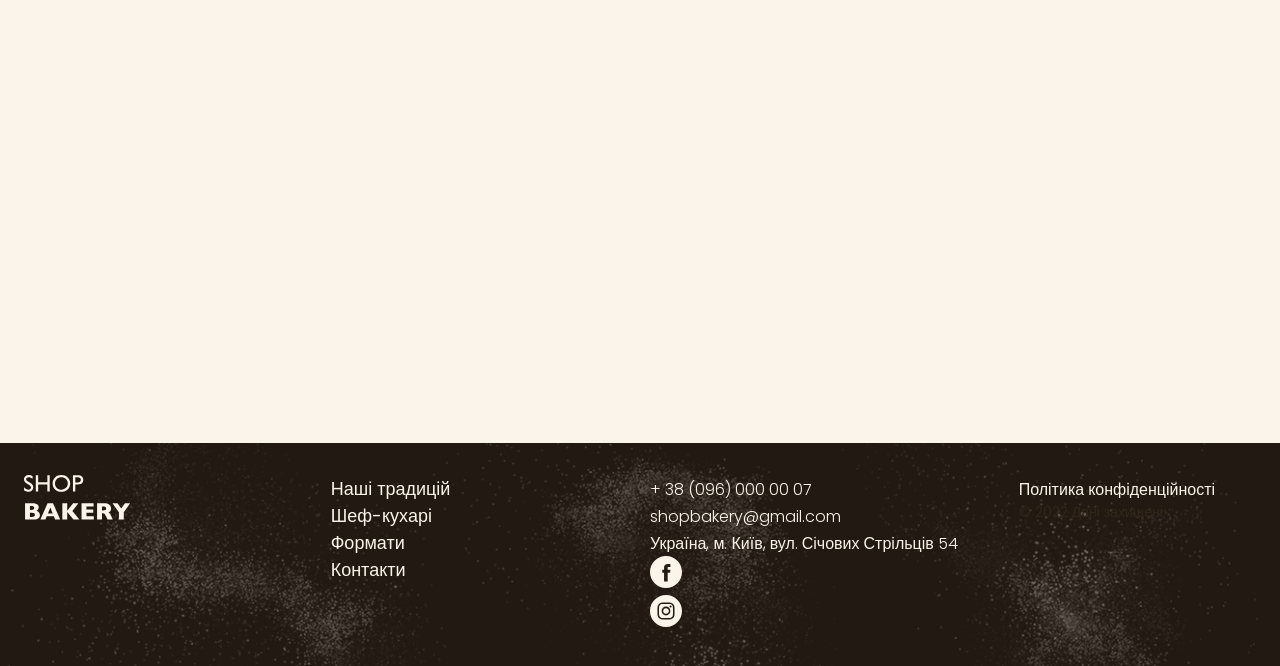
==== commit afcd16b8: "" ====
--- a/index.html
+++ b/index.html
@@ -77,163 +77,192 @@
           <h2 class="chefs-title section-title centered">
             Наші найкращі <span class="accent">шеф-кухарі</span>
           </h2>
-          <ul>
-            <li>
-              <article>
+          <ul class="chefs-list">
+            <li class="chefs-item">
+              <article class="chefs-card">
                 <img
                   class="chef-photo"
                   src="./images/nastya-chef.jpg"
                   alt="Nastya chef"
                 />
-                <h3 class="chef-title">Настя</h3>
-                <p>Привіт, я Настя!</p>
-                <p>Вже 10 років, я свтілюю у життя цікаві та смачні ідеї.</p>
-                <p>Я випічу для вас найсмачніщі вироби!</p>
+                <div>
+                  <h3 class="chef-title">Настя</h3>
+                  <div class="chef-text">
+                    <p>Привіт, я Настя!</p>
+                    <p>
+                      Вже 10 років, я втілюю <br />
+                      у життя цікаві та смачні ідеї.
+                    </p>
+                    <p>
+                      Я випічу для вас <br />
+                      найсмачніщі вироби!
+                    </p>
+                  </div>
+                </div>
               </article>
             </li>
             <li>
-              <article>
+              <article class="chefs-card">
                 <img
                   class="chef-photo"
                   src="./images/vlad-chef.jpg"
                   alt="Vlad chef"
                 />
-                <h3 class="chef-title">Влад</h3>
-                <p>Привіт, я Влад!</p>
-                <p>
-                  Мій кодитерський стаж вже 18 років. SHOP BEKERY - це наша
-                  любов, з якою ми ділимось кожен раз з Вами через нашу випічку!
-                </p>
-                <p>Я зроблю для вас унікальну начинку на будь який смак!</p>
-              </article>
-            </li>
-          </ul>
-        </div>
-      </section>
-      <section class="section" id="formats-section">
-        <div class="container">
-          <h2 class="formats-title section-title centered">формати</h2>
-          <button class="carousel-button" type="button">
-            <svg width="16" height="16">
-              <use href="./images/icons.svg#arrow"></use>
-            </svg>
-          </button>
-          <ul class="formats-list">
-            <li class="formats-item">
-              <article class="format-card">
-                <h3 class="formate-title" lang="en">Walrus</h3>
-                <div class="formate-text">
-                  <p>Площа: до 120 м2</p>
-                  <p>Меню: розширене меню</p>
-                  <p>
-                    Штат: 2 продавці-касири, 2 пекарі, 2 помічники пекаря, 2
-                    офіціанти-різнороби
+                <div>
+                  <h3 class="chef-title">Влад</h3>
+                  <p class="chef-text">Привіт, я Влад!</p>
+                  <p class="chef-text">
+                    Мій кодитерський стаж вже 18 років. SHOP BEKERY - це наша
+                    любов, з якою ми ділимось кожен раз з Вами через нашу
+                    випічку!
                   </p>
-                  <p>Посадкові місця: є</p>
-                </div>
-              </article>
-            </li>
-            <li class="formats-item">
-              <article class="format-card">
-                <h3 class="formate-title" lang="en">Horseshoe</h3>
-                <div class="formate-text">
-                  <p>Площа: до 25 м2</p>
-                  <p>Меню: найпопулярніші позиції меню</p>
-                  <p>Штат: 2 продавці-касири, 2 пекарі, 1 помічник пекаря</p>
-                  <p>Посадкові місця: відсутні</p>
-                </div>
-              </article>
-            </li>
-            <li class="formats-item">
-              <article class="format-card">
-                <h3 class="formate-title" lang="en">Handlebar</h3>
-                <div class="formate-text">
-                  <p>Площа: до 15 м2</p>
-                  <p>Меню: найпопулярніші позиції меню</p>
-                  <p>Штат: 1 продавець, 1 пекар, 1 помічник пекаря</p>
-                  <p>Посадкові місця: відсутні</p>
+                  <p class="chef-text">
+                    Я зроблю для вас унікальну начинку на будь який смак!
+                  </p>
                 </div>
               </article>
             </li>
           </ul>
-          <button class="carousel-button" type="button">
-            <svg width="16" height="16">
-              <use href="./images/icons.svg#arrow"></use>
-            </svg>
-          </button>
-        </div>
-      </section>
-      <section class="section" id="contacts-section">
-        <div class="container">
-          <h2 class="contact-title section-title">
-            Приєднуйся до мережі пекарень
-          </h2>
-          <p>Заповни форму, щоб ми звʼязались з тобою!</p>
-          <iframe
-            src="https://www.google.com/maps/embed?pb=!1m18!1m12!1m3!1d2540.1634470361532!2d30.488698376657148!3d50.45668098691502!2m3!1f0!2f0!3f0!3m2!1i1024!2i768!4f13.1!3m3!1m2!1s0x40d4ce637c006b2d%3A0xaf86385f19996ff0!2z0YPQuy4g0KHQtdGH0LXQstGL0YUg0KHRgtGA0LXQu9GM0YbQvtCyLCA1NCwg0JrQuNC10LIsINCj0LrRgNCw0LjQvdCwLCAwMjAwMA!5e0!3m2!1sru!2sit!4v1770657405785!5m2!1sru!2sit"
-            width="603"
-            height="595"
-            allowfullscreen=""
-            loading="lazy"
-            referrerpolicy="no-referrer-when-downgrade"
-          ></iframe>
+        </div>
+      </section>
+      <section class="section" id="formats-section">
+        <div class="container">
+          <h2 class="formats-title section-title centered">формати</h2>
+          <div class="formats-container">
+            <button class="carousel-button" type="button">
+              <svg width="16" height="16">
+                <use href="./images/icons.svg#arrow"></use>
+              </svg>
+            </button>
+            <ul class="formats-list">
+              <li class="formats-item">
+                <article class="format-card">
+                  <h3 class="formate-title" lang="en">Walrus</h3>
+                  <div class="formate-text">
+                    <p>Площа: до 120 м2</p>
+                    <p>Меню: розширене меню</p>
+                    <p>
+                      Штат: 2 продавці-касири, 2 пекарі, 2 помічники пекаря, 2
+                      офіціанти-різнороби
+                    </p>
+                    <p>Посадкові місця: є</p>
+                  </div>
+                </article>
+              </li>
+              <li class="formats-item">
+                <article class="format-card">
+                  <h3 class="formate-title" lang="en">Horseshoe</h3>
+                  <div class="formate-text">
+                    <p>Площа: до 25 м2</p>
+                    <p>Меню: найпопулярніші позиції меню</p>
+                    <p>Штат: 2 продавці-касири, 2 пекарі, 1 помічник пекаря</p>
+                    <p>Посадкові місця: відсутні</p>
+                  </div>
+                </article>
+              </li>
+              <li class="formats-item">
+                <article class="format-card">
+                  <h3 class="formate-title" lang="en">Handlebar</h3>
+                  <div class="formate-text">
+                    <p>Площа: до 15 м2</p>
+                    <p>Меню: найпопулярніші позиції меню</p>
+                    <p>Штат: 1 продавець, 1 пекар, 1 помічник пекаря</p>
+                    <p>Посадкові місця: відсутні</p>
+                  </div>
+                </article>
+              </li>
+            </ul>
+            <button class="carousel-button" type="button">
+              <svg width="16" height="16">
+                <use href="./images/icons.svg#arrow"></use>
+              </svg>
+            </button>
+          </div>
+        </div>
+      </section>
+      <section class="contacts-section section" id="contacts-section">
+        <div class="container">
+          <div class="contact-container">
+            <div class="contact-form">
+              <h2 class="contact-title section-title">
+                Приєднуйся до мережі пекарень
+              </h2>
+              <p>Заповни форму, щоб ми звʼязались з тобою!</p>
+              <!-- !form -->
+            </div>
+            <iframe
+              class="contact-map"
+              src="https://www.google.com/maps/embed?pb=!1m18!1m12!1m3!1d2540.1634470361532!2d30.488698376657148!3d50.45668098691502!2m3!1f0!2f0!3f0!3m2!1i1024!2i768!4f13.1!3m3!1m2!1s0x40d4ce637c006b2d%3A0xaf86385f19996ff0!2z0YPQuy4g0KHQtdGH0LXQstGL0YUg0KHRgtGA0LXQu9GM0YbQvtCyLCA1NCwg0JrQuNC10LIsINCj0LrRgNCw0LjQvdCwLCAwMjAwMA!5e0!3m2!1sru!2sit!4v1770657405785!5m2!1sru!2sit"
+              width="603"
+              height="595"
+              allowfullscreen=""
+              loading="lazy"
+              referrerpolicy="no-referrer-when-downgrade"
+            ></iframe>
+          </div>
         </div>
       </section>
     </main>
     <footer class="footer">
       <div class="container">
-        <nav>
-          <a href="#">
-            <img src="./images/logo.svg" alt="Логотип сучасноі пекрні" />
-          </a>
-          <ul>
-            <li><a class="link" href="#">Наші традицій</a></li>
-            <li><a class="link" href="#">Шеф-кухарі</a></li>
-            <li><a class="link" href="#">Формати</a></li>
-            <li><a class="link" href="#">Контакти</a></li>
-          </ul>
-        </nav>
-        <address>
-          <ul>
-            <li>
-              <a class="address-link" href="tel:+380960000007"
-                >+ 38 (096) 000 00 07</a
+        <div class="footer-container">
+          <nav class="footer-nav">
+            <div class="footer-logo">
+              <a href="#">
+                <img src="./images/logo.svg" alt="Логотип сучасноі пекрні" />
+              </a>
+            </div>
+            <ul class="footer-menu">
+              <li><a class="link" href="#">Наші традицій</a></li>
+              <li><a class="link" href="#">Шеф-кухарі</a></li>
+              <li><a class="link" href="#">Формати</a></li>
+              <li><a class="link" href="#">Контакти</a></li>
+            </ul>
+          </nav>
+          <address class="footer-address">
+            <ul class="address-list">
+              <li>
+                <a class="address-link" href="tel:+380960000007"
+                  >+ 38 (096) 000 00 07</a
+                >
+              </li>
+              <li>
+                <a class="address-link" href="mailto:shopbakery@gmail.com"
+                  >shopbakery@gmail.com</a
+                >
+              </li>
+              <li>
+                <a
+                  class="address-link"
+                  href="https://share.google/1e0VJEPg8F5VLGRDb"
+                  target="_blank"
+                >
+                  Україна, м. Київ, вул. Січових Стрільців 54
+                </a>
+              </li>
+              <li>
+                <a href="#">
+                  <svg class="address-icon" width="32" height="32">
+                    <use href="./images/icons.svg#icon-facebook"></use>
+                  </svg>
+                </a>
+              </li>
+              <li>
+                <a href="#">
+                  <svg class="address-icon" width="32" height="32">
+                    <use href="./images/icons.svg#icon-instagram"></use>
+                  </svg>
+                </a>
+              </li>
+            </ul>
+            <div class="address-info">
+              <a class="address-link" href="#" target="_blank"
+                >Політика конфіденційності</a
               >
-            </li>
-            <li>
-              <a class="address-link" href="mailto:shopbakery@gmail.com"
-                >shopbakery@gmail.com</a
-              >
-            </li>
-            <li>
-              <a
-                class="address-link"
-                href="https://share.google/1e0VJEPg8F5VLGRDb"
-                target="_blank"
-              >
-                Україна, м. Київ, вул. Січових Стрільців 54
-              </a>
-            </li>
-            <li>
-              <a href="#">
-                <svg class="address-icon" width="32" height="32">
-                  <use href="./images/icons.svg#icon-facebook"></use>
-                </svg>
-              </a>
-            </li>
-            <li>
-              <a href="#">
-                <svg class="address-icon" width="32" height="32">
-                  <use href="./images/icons.svg#icon-instagram"></use>
-                </svg>
-              </a>
-            </li>
-          </ul>
-          <a class="address-link" href="#" target="_blank"
-            >Політика конфіденційності</a
-          >
-          <p class="address-copyright">&copy; 2022 Дані захищені</p>
-        </address>
+              <p class="address-copyright">&copy; 2022 Дані захищені</p>
+            </div>
+          </address>
+        </div>
       </div>
     </footer>
   </body>
--- a/css/styles.css
+++ b/css/styles.css
@@ -36,7 +36,9 @@
 }
 
 /* ! base */
-* {
+*,
+*::before,
+*::after {
   box-sizing: border-box;
 }
 
@@ -58,6 +60,10 @@
 h6,
 p {
   margin-top: 0;
+}
+
+a {
+  display: inline-block;
 }
 
 address {
@@ -237,6 +243,20 @@
   content: '';
 }
 
+.chefs-list {
+  display: flex;
+  gap: 40px 30px;
+}
+
+.chefs-item {
+  flex-basis: calc(100% - 30px / 2);
+}
+
+.chefs-card {
+  display: flex;
+  gap: 30px;
+}
+
 .chef-photo {
   border-radius: 4px 4px 4px 200px;
   box-shadow:
@@ -250,7 +270,21 @@
   font-weight: 600;
 }
 
+.chef-text p {
+  margin-bottom: 24px;
+}
+
+.chef-text p:last-child {
+  margin-bottom: 0;
+}
+
 /* ! formats section */
+.formats-container {
+  display: flex;
+  align-items: center;
+  gap: 32px;
+}
+
 .formats-list {
   display: flex;
   flex-wrap: wrap;
@@ -282,7 +316,7 @@
   font-weight: 600;
 }
 
-.formate-tex {
+.formate-text {
   font-size: 14px;
   font-weight: 300;
 }
@@ -292,9 +326,11 @@
   display: flex;
   align-items: center;
   justify-content: center;
+  flex-shrink: 0;
   width: 44px;
   height: 44px;
   padding: 0;
+  fill: var(--color-primary-dark);
   background-color: transparent;
   border-radius: 50%;
   border: 1px solid var(--color-primary-dark);
@@ -307,14 +343,55 @@
 }
 
 /* ! contact section */
+.contacts-section {
+  padding-bottom: 96px;
+}
+
+.contact-container {
+  display: flex;
+  gap: 32px;
+}
+
 .contact-title {
   margin-bottom: 16px;
 }
 
+.contact-map {
+  flex-shrink: 0;
+  border-radius: 16px;
+  border: none;
+}
+
 /* ! footer */
+.footer {
+  padding: 32px 0;
+}
+
+.footer-container {
+  display: flex;
+  gap: 20px;
+}
+
+.footer-nav,
+.footer-address {
+  display: flex;
+  flex-basis: 50%;
+  gap: 20px;
+}
+
+.footer-logo,
+.footer-menu {
+  flex-grow: 1;
+}
+
+.address-list,
+.address-info {
+  flex-grow: 1;
+}
+
 .address-link {
   color: var(--color-primary-light);
-  font-size: 16;
+  font-size: 16px;
   font-weight: 300;
   text-decoration: none;
 }
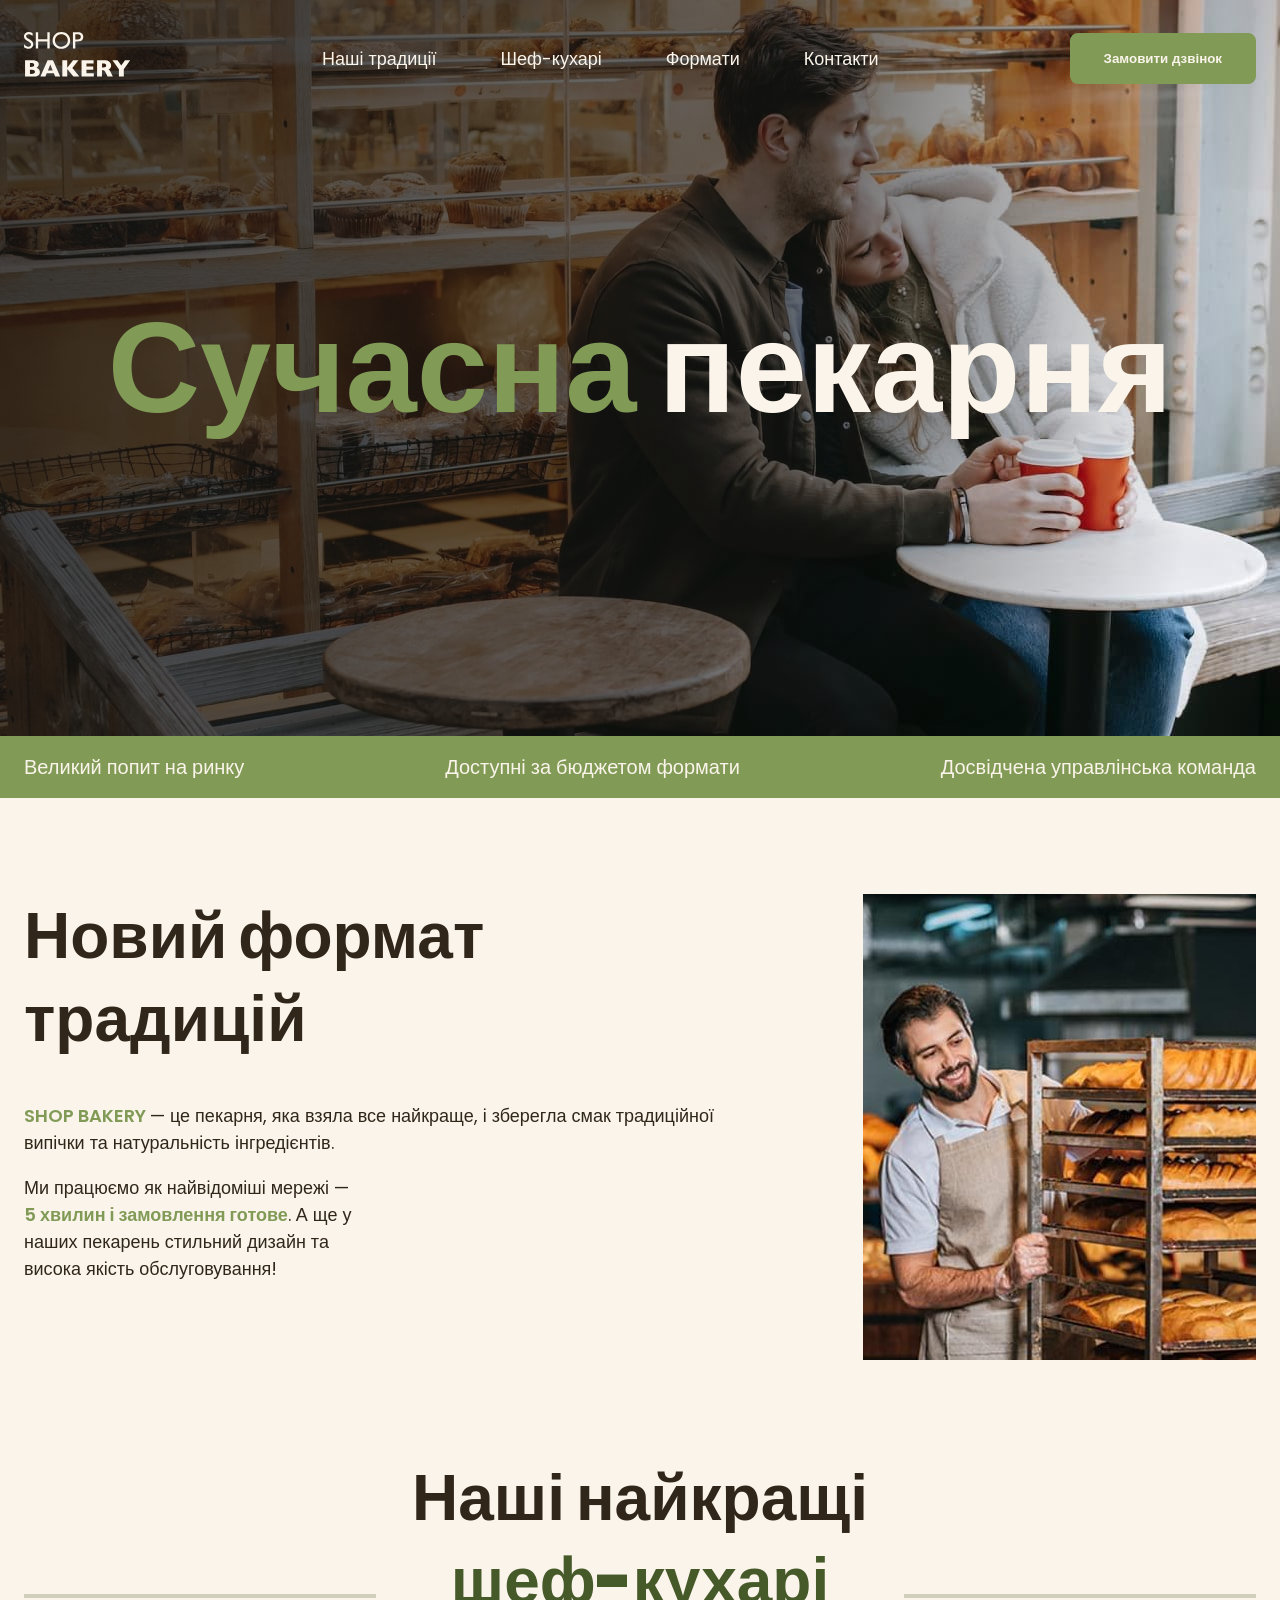
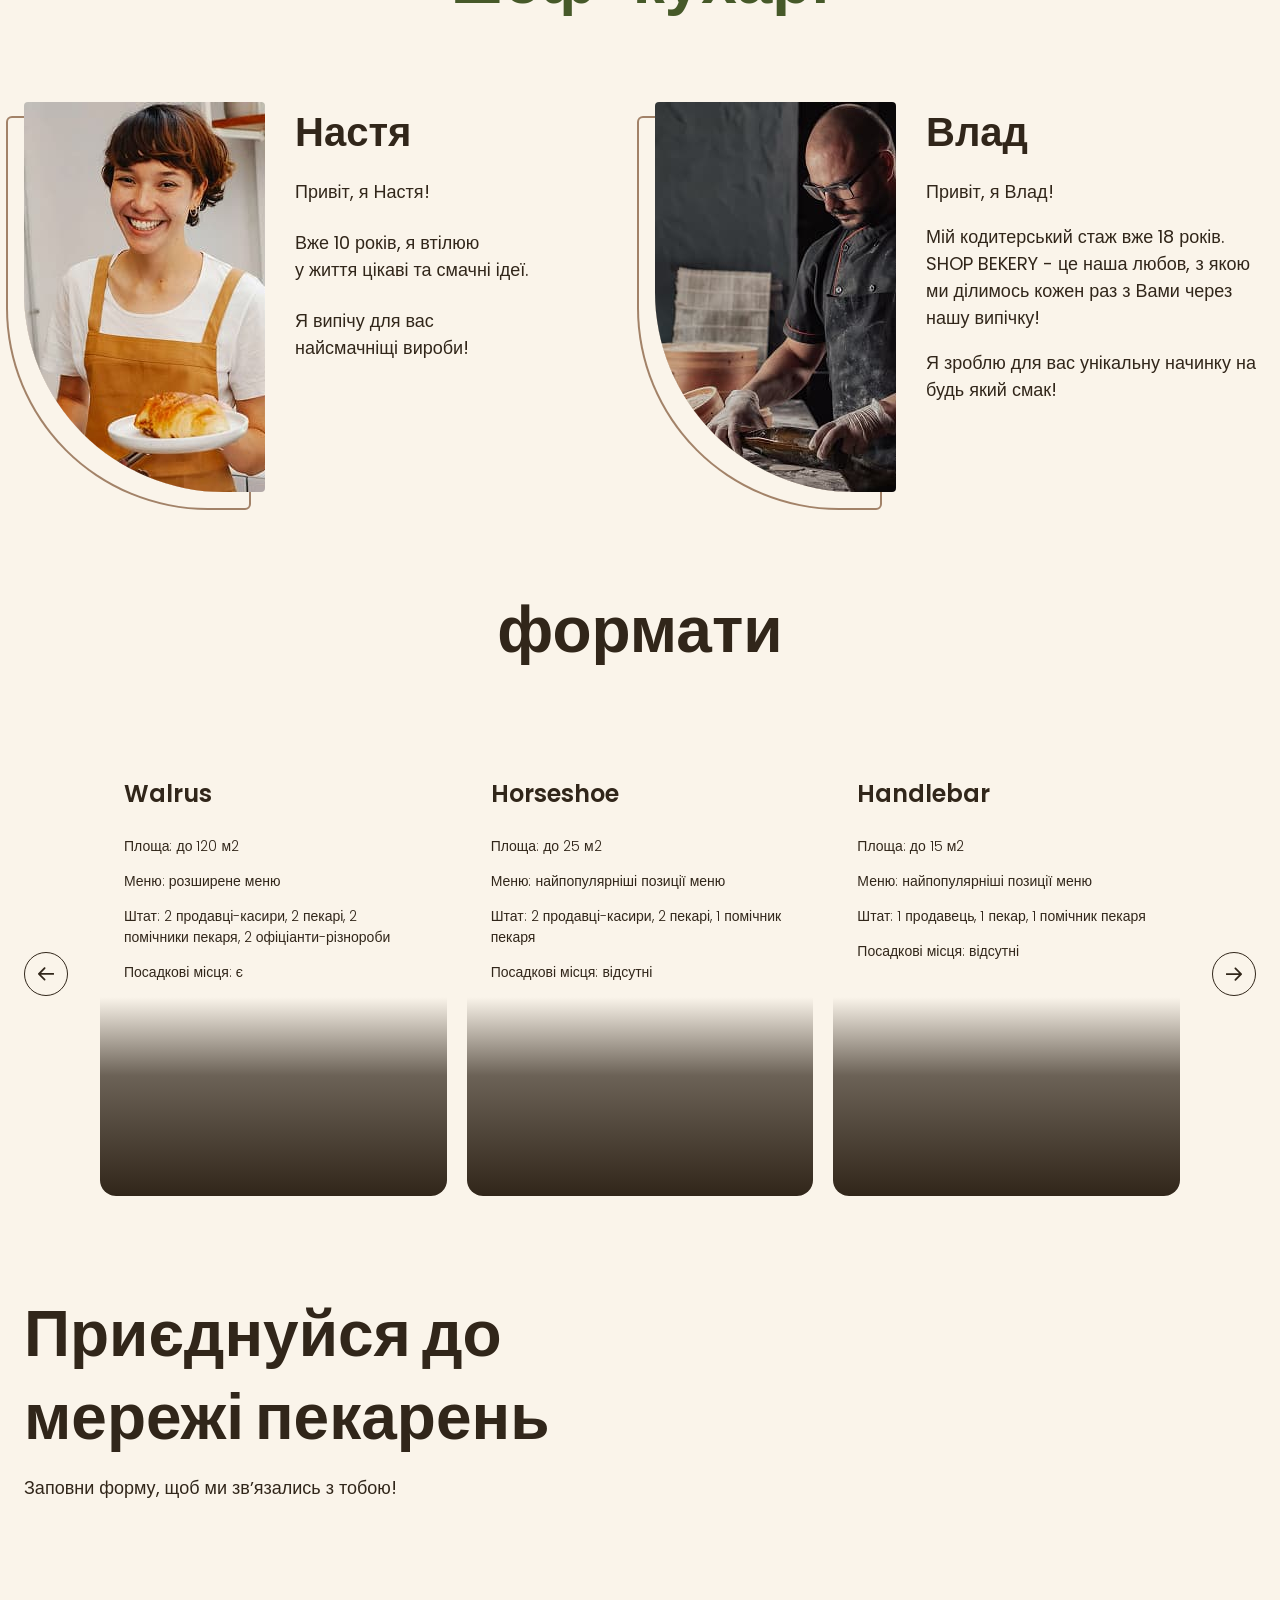
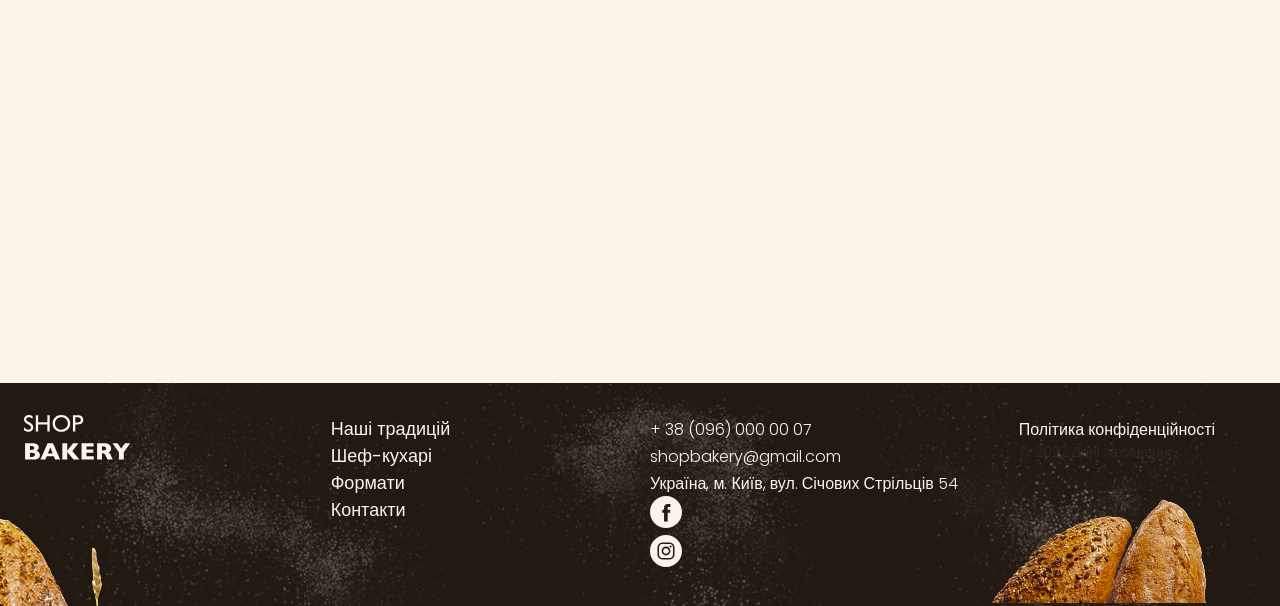
==== commit 1bec4da7: "" ====
--- a/index.html
+++ b/index.html
@@ -3,7 +3,7 @@
   <head>
     <meta charset="UTF-8" />
     <meta http-equiv="X-UA-Compatible" content="IE=edge" />
-    <meta name="viewport" content="width= , initial-scale=1.0" />
+    <meta name="viewport" content="width=device-width, initial-scale=1.0" />
     <title>Сучасна пекарня</title>
     <!-- ! Styles -->
     <link rel="stylesheet" href="./css/styles.css" />
@@ -25,7 +25,9 @@
               <li><a href="#contacts-section" class="link">Контакти</a></li>
             </ul>
           </nav>
-          <button class="button" type="button">Замовити дзвінок</button>
+          <button class="button modal-btn-open" type="button">
+            Замовити дзвінок
+          </button>
         </div>
       </div>
     </header>
@@ -75,7 +77,8 @@
       <section class="section" id="chefs-sectoins">
         <div class="container">
           <h2 class="chefs-title section-title centered">
-            Наші найкращі <span class="accent">шеф-кухарі</span>
+            Наші найкращі <br />
+            <span class="accent">шеф-кухарі</span>
           </h2>
           <ul class="chefs-list">
             <li class="chefs-item">
@@ -101,7 +104,7 @@
                 </div>
               </article>
             </li>
-            <li>
+            <li class="chefs-item">
               <article class="chefs-card">
                 <img
                   class="chef-photo"
@@ -172,7 +175,7 @@
                 </article>
               </li>
             </ul>
-            <button class="carousel-button" type="button">
+            <button class="carousel-button next" type="button">
               <svg width="16" height="16">
                 <use href="./images/icons.svg#arrow"></use>
               </svg>
@@ -265,5 +268,11 @@
         </div>
       </div>
     </footer>
+    <div class="backdrop is-hidden">
+      <div class="modal">
+        <button class="modal-btn-close" type="button">Close</button>
+      </div>
+    </div>
+    <script src="./js/modal.js"></script>
   </body>
 </html>
--- a/css/styles.css
+++ b/css/styles.css
@@ -115,8 +115,8 @@
 /* ! link */
 .link {
   color: var(--color-primary-light);
-  line-height: 1.5;
   text-decoration: none;
+  transition: color 0.3s;
 }
 
 .link:hover {
@@ -124,6 +124,14 @@
 }
 
 /* ! header */
+.header {
+  position: absolute;
+  top: 0;
+  left: 0;
+  width: 100%;
+  padding-top: 32px;
+}
+
 .header-container {
   display: flex;
   align-items: center;
@@ -147,7 +155,14 @@
 /* ! hero section */
 .hero-section {
   padding: 272px 0;
-  background-image: url('../images/hero-section-background.jpg');
+  background-image:
+    linear-gradient(
+      102.76deg,
+      rgba(18, 18, 17, 0.78) 2.03%,
+      rgba(18, 18, 17, 0.6) 58.46%,
+      rgba(18, 18, 17, 0) 90.36%
+    ),
+    url('../images/hero-section-background.jpg');
   background-repeat: no-repeat;
   background-position: center top;
   background-size: cover;
@@ -231,25 +246,35 @@
 
 /* ! chefs section */
 .chefs-title {
-  max-width: 520px;
+  position: relative;
   margin: 0 auto 80px;
 }
 
 .chefs-title::before,
 .chefs-title::after {
-  display: block;
+  position: absolute;
+  bottom: 24px;
   width: 352px;
   border: 2px solid var(--color-brand-light);
   content: '';
 }
 
+.chefs-title::before {
+  left: 0;
+}
+
+.chefs-title::after {
+  right: 0;
+}
+
 .chefs-list {
   display: flex;
+  flex-wrap: wrap;
   gap: 40px 30px;
 }
 
 .chefs-item {
-  flex-basis: calc(100% - 30px / 2);
+  flex-basis: calc((100% - 30px) / 2);
 }
 
 .chefs-card {
@@ -305,6 +330,11 @@
     #31261a 100%
   );
   border-radius: 16px;
+  transition: transform 0.3s;
+}
+
+.format-card:hover {
+  transform: scale(1.05);
 }
 
 .formats-title {
@@ -342,6 +372,10 @@
   fill: var(--color-primary-light);
 }
 
+.carousel-button.next {
+  transform: rotate(180deg);
+}
+
 /* ! contact section */
 .contacts-section {
   padding-bottom: 96px;
@@ -365,6 +399,34 @@
 /* ! footer */
 .footer {
   padding: 32px 0;
+  position: relative;
+  background-color: var(--color-primary-dark);
+  background-image: url(../images/footer-background.png);
+  background-repeat: no-repeat;
+  background-size: cover;
+  background-position: center;
+}
+
+.footer::before,
+.footer::after {
+  position: absolute;
+  bottom: 0;
+  background-repeat: no-repeat;
+  content: '';
+}
+
+.footer::before {
+  width: 180px;
+  height: 120px;
+  left: 0;
+  background-image: url(../images/decor-bread-small.png);
+}
+
+.footer::after {
+  width: 380px;
+  height: 190px;
+  right: 0;
+  background-image: url(../images/decor-bread-large.png);
 }
 
 .footer-container {
@@ -412,10 +474,41 @@
   font-size: 14px;
 }
 
-.footer {
-  background-color: var(--color-primary-dark);
-  background-image: url(../images/footer-background.png);
-  background-repeat: no-repeat;
-  background-size: cover;
-  background-position: center;
-}
+/* ! modal */
+.backdrop {
+  position: fixed;
+  top: 0;
+  left: 0;
+  right: 0;
+  bottom: 0;
+  display: flex;
+  align-items: center;
+  justify-content: center;
+  padding: 20px 0;
+  background-color: rgba(0, 0, 0, 0.5);
+  transition:
+    opacity 0.3s,
+    visibility 0.3s;
+}
+
+.backdrop.is-hidden {
+  opacity: 0;
+  visibility: hidden;
+  pointer-events: none;
+}
+
+.modal {
+  position: relative;
+  width: 100%;
+  max-width: 880px;
+  height: 100%;
+  max-height: 880px;
+  background-color: var(--color-primary-light);
+  border-radius: 32px;
+}
+
+.modal-btn-close {
+  position: absolute;
+  top: 40px;
+  right: 40px;
+}
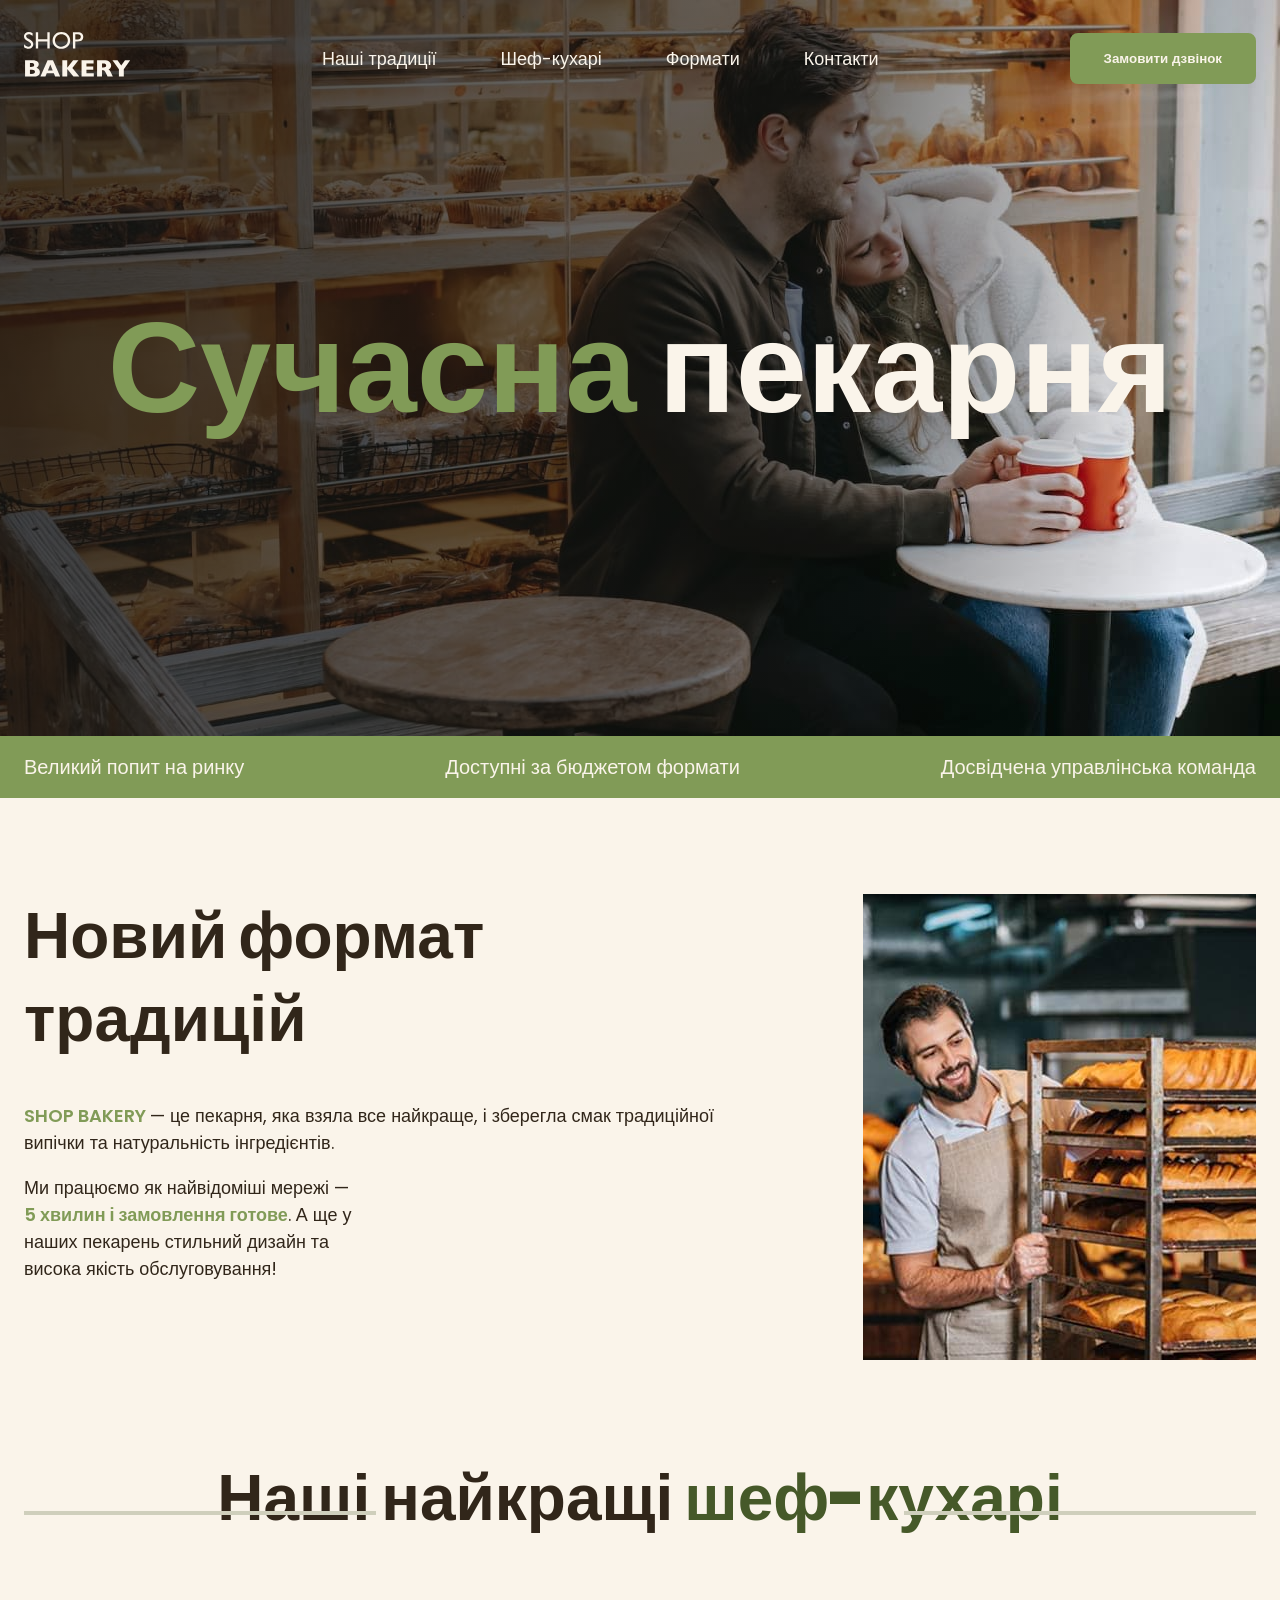
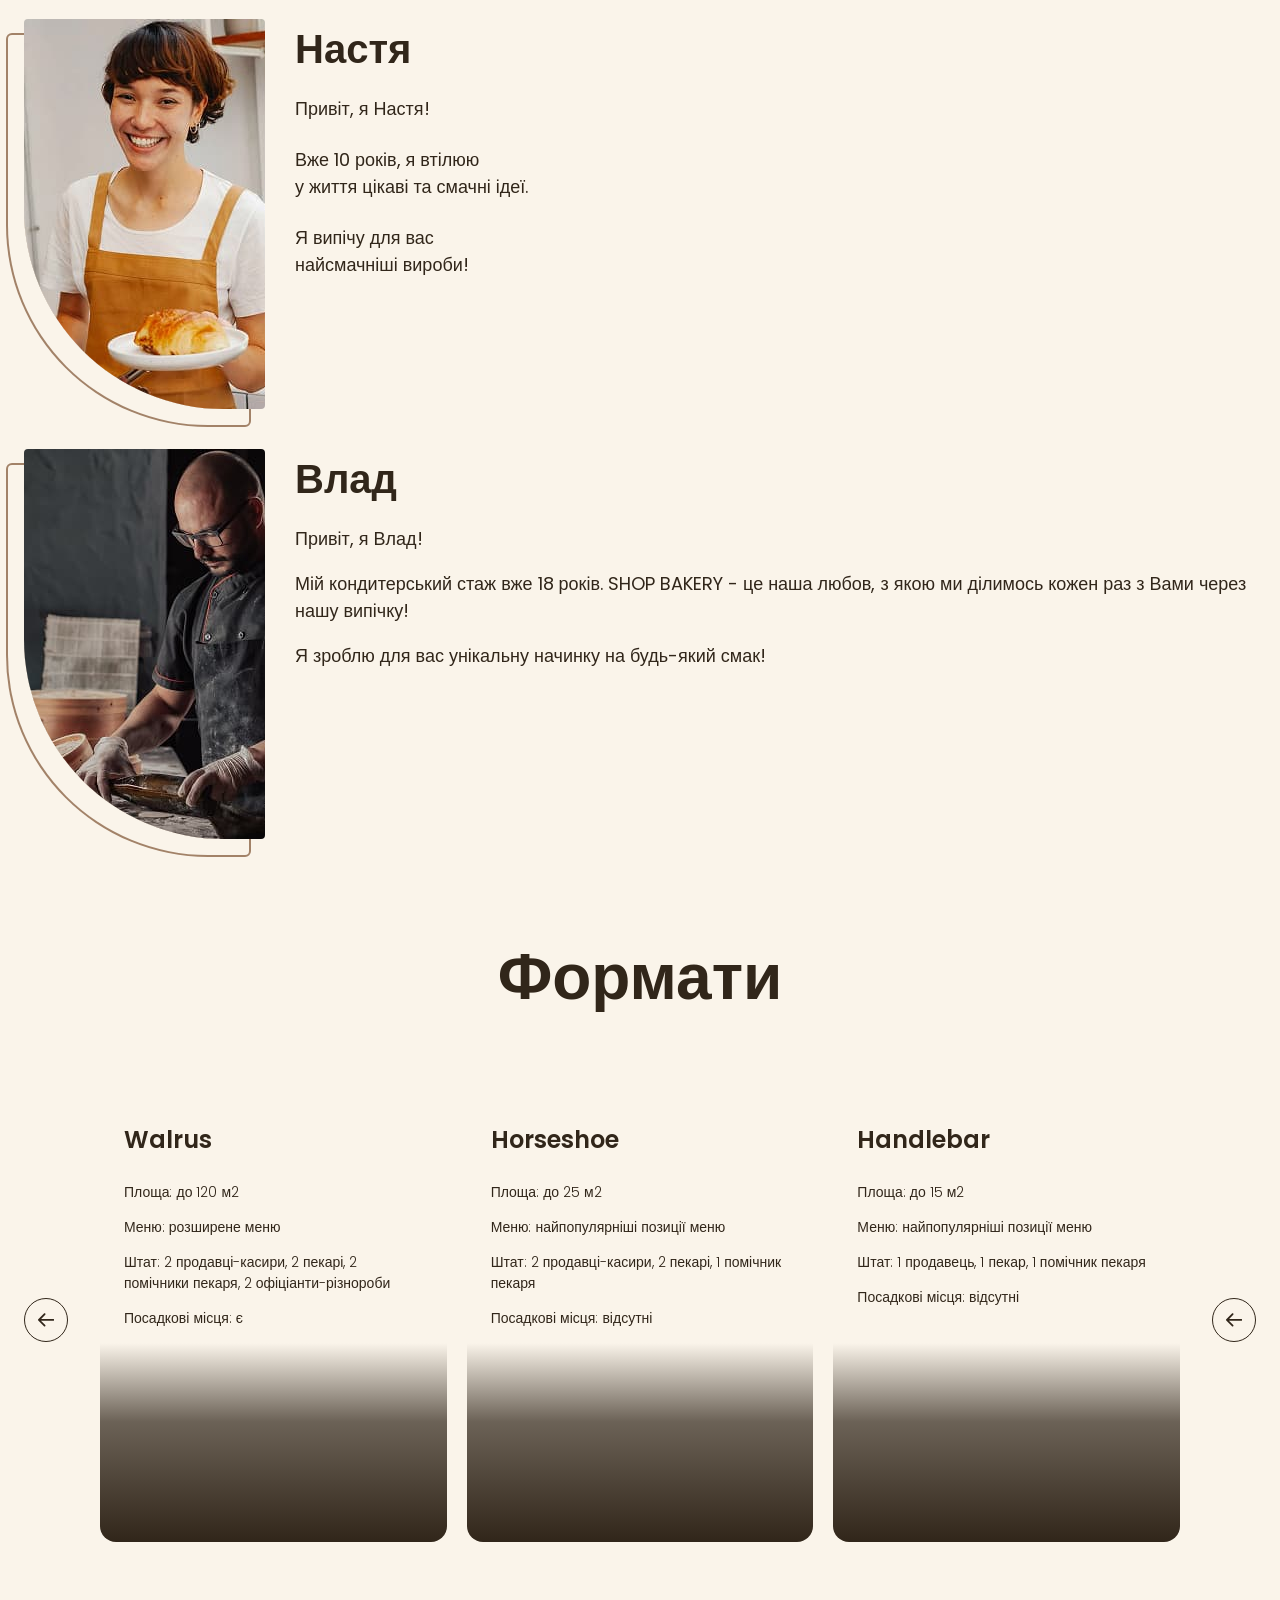
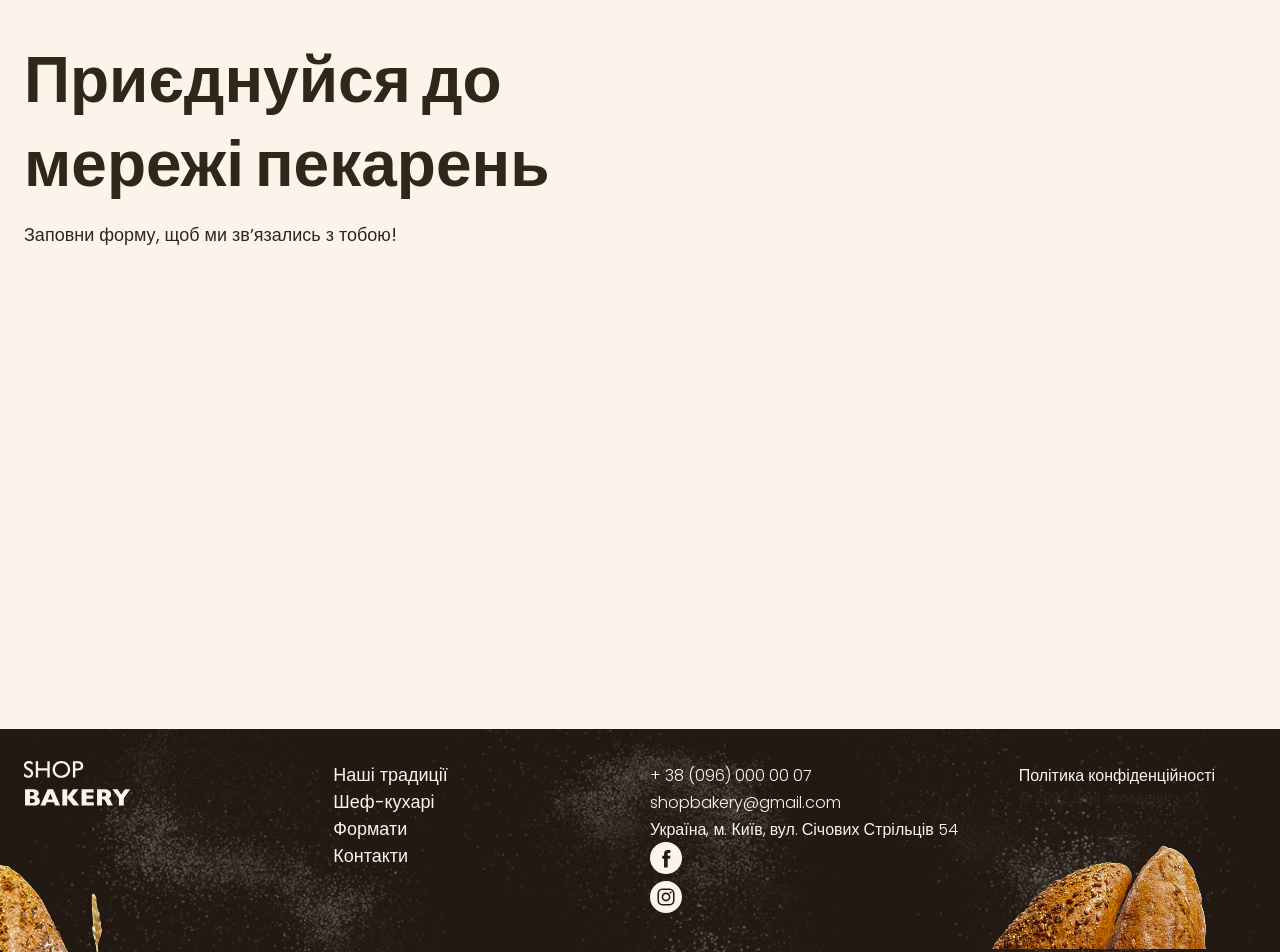
==== commit a302ba17: "Fix typos and HTML issues in index page" ====
--- a/index.html
+++ b/index.html
@@ -14,7 +14,7 @@
         <div class="header-container">
           <nav class="header-nav">
             <a href="./index.html">
-              <img src="./images/logo.svg" alt="Логотип сучасноі пекрні" />
+              <img src="./images/logo.svg" alt="Логотип сучасної пекарні" />
             </a>
             <ul class="header-menu">
               <li>
@@ -25,9 +25,7 @@
               <li><a href="#contacts-section" class="link">Контакти</a></li>
             </ul>
           </nav>
-          <button class="button modal-btn-open" type="button">
-            Замовити дзвінок
-          </button>
+          <button class="button" type="button">Замовити дзвінок</button>
         </div>
       </div>
     </header>
@@ -69,16 +67,15 @@
             </div>
             <img
               src="./images/baker-man.jpg"
-              alt="Чоловік пекар дивится на батони із посмишкою"
+              alt="Чоловік-пекар дивиться на батони з посмішкою"
             />
           </div>
         </div>
       </section>
-      <section class="section" id="chefs-sectoins">
+      <section class="section" id="chefs-section">
         <div class="container">
           <h2 class="chefs-title section-title centered">
-            Наші найкращі <br />
-            <span class="accent">шеф-кухарі</span>
+            Наші найкращі <span class="accent">шеф-кухарі</span>
           </h2>
           <ul class="chefs-list">
             <li class="chefs-item">
@@ -98,13 +95,13 @@
                     </p>
                     <p>
                       Я випічу для вас <br />
-                      найсмачніщі вироби!
+                      найсмачніші вироби!
                     </p>
                   </div>
                 </div>
               </article>
             </li>
-            <li class="chefs-item">
+            <li>
               <article class="chefs-card">
                 <img
                   class="chef-photo"
@@ -115,12 +112,12 @@
                   <h3 class="chef-title">Влад</h3>
                   <p class="chef-text">Привіт, я Влад!</p>
                   <p class="chef-text">
-                    Мій кодитерський стаж вже 18 років. SHOP BEKERY - це наша
+                    Мій кондитерський стаж вже 18 років. SHOP BAKERY - це наша
                     любов, з якою ми ділимось кожен раз з Вами через нашу
                     випічку!
                   </p>
                   <p class="chef-text">
-                    Я зроблю для вас унікальну начинку на будь який смак!
+                    Я зроблю для вас унікальну начинку на будь-який смак!
                   </p>
                 </div>
               </article>
@@ -130,7 +127,7 @@
       </section>
       <section class="section" id="formats-section">
         <div class="container">
-          <h2 class="formats-title section-title centered">формати</h2>
+          <h2 class="formats-title section-title centered">Формати</h2>
           <div class="formats-container">
             <button class="carousel-button" type="button">
               <svg width="16" height="16">
@@ -175,7 +172,7 @@
                 </article>
               </li>
             </ul>
-            <button class="carousel-button next" type="button">
+            <button class="carousel-button" type="button">
               <svg width="16" height="16">
                 <use href="./images/icons.svg#arrow"></use>
               </svg>
@@ -212,14 +209,14 @@
           <nav class="footer-nav">
             <div class="footer-logo">
               <a href="#">
-                <img src="./images/logo.svg" alt="Логотип сучасноі пекрні" />
+                <img src="./images/logo.svg" alt="Логотип сучасної пекарні" />
               </a>
             </div>
             <ul class="footer-menu">
-              <li><a class="link" href="#">Наші традицій</a></li>
-              <li><a class="link" href="#">Шеф-кухарі</a></li>
-              <li><a class="link" href="#">Формати</a></li>
-              <li><a class="link" href="#">Контакти</a></li>
+              <li><a class="link" href="#traditions-section">Наші традиції</a></li>
+              <li><a class="link" href="#chefs-section">Шеф-кухарі</a></li>
+              <li><a class="link" href="#formats-section">Формати</a></li>
+              <li><a class="link" href="#contacts-section">Контакти</a></li>
             </ul>
           </nav>
           <address class="footer-address">
@@ -268,11 +265,5 @@
         </div>
       </div>
     </footer>
-    <div class="backdrop is-hidden">
-      <div class="modal">
-        <button class="modal-btn-close" type="button">Close</button>
-      </div>
-    </div>
-    <script src="./js/modal.js"></script>
   </body>
 </html>
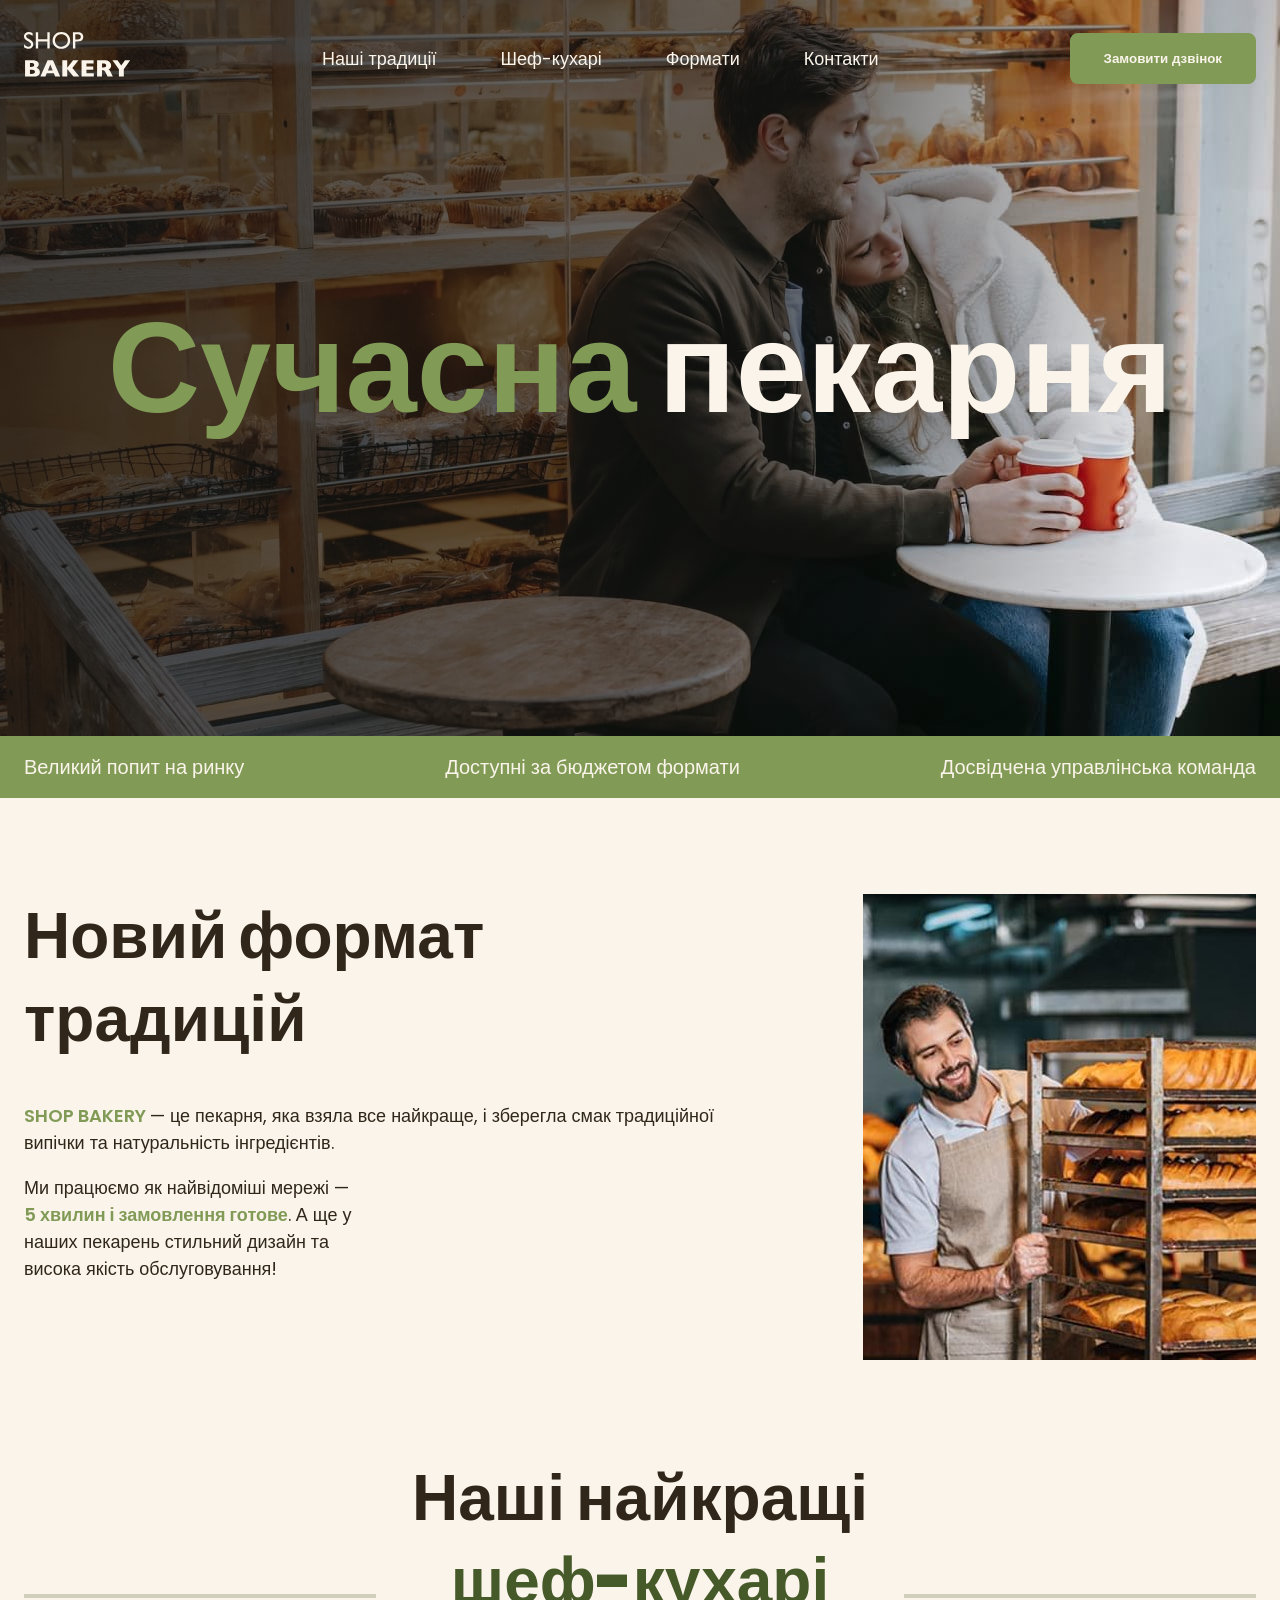
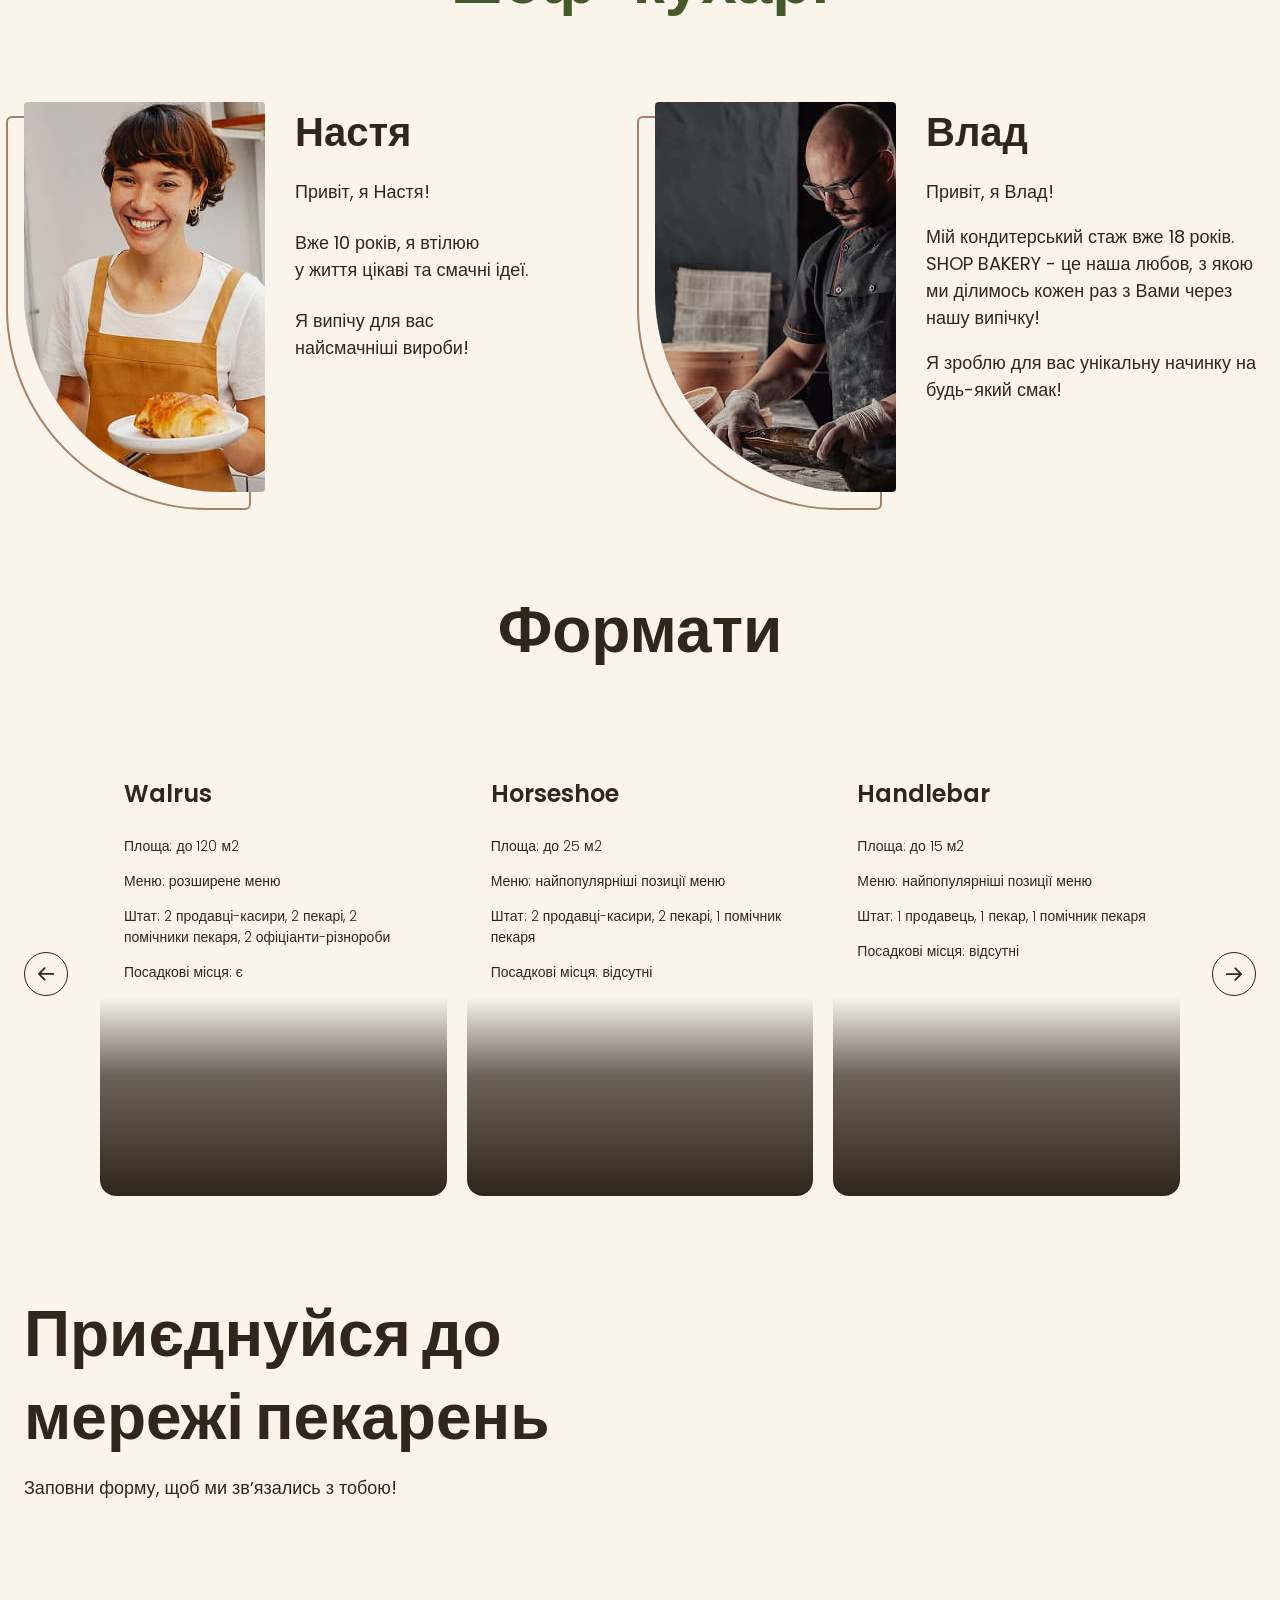
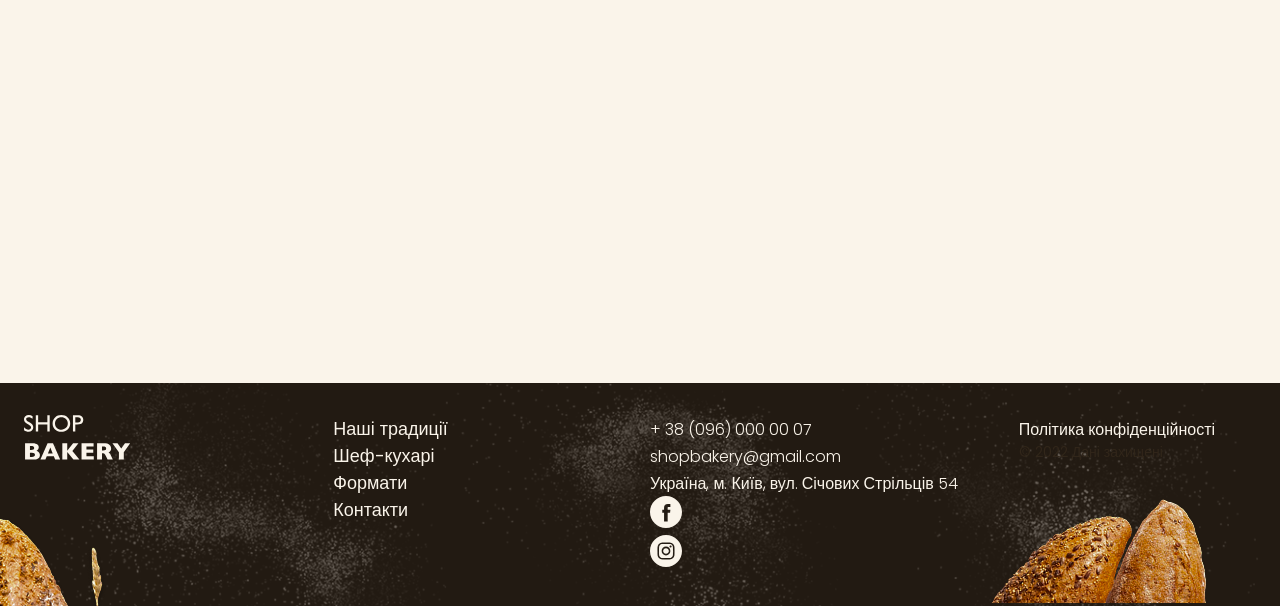
==== commit 7fdf47b4: "Merge a302ba176cc0152fe420d5a67a0cc9734c0a66d0 into 1bec4da7fe03839844066b22a55749f7d44b5330" ====
--- a/index.html
+++ b/index.html
@@ -25,7 +25,9 @@
               <li><a href="#contacts-section" class="link">Контакти</a></li>
             </ul>
           </nav>
-          <button class="button" type="button">Замовити дзвінок</button>
+          <button class="button modal-btn-open" type="button">
+            Замовити дзвінок
+          </button>
         </div>
       </div>
     </header>
@@ -75,7 +77,8 @@
       <section class="section" id="chefs-section">
         <div class="container">
           <h2 class="chefs-title section-title centered">
-            Наші найкращі <span class="accent">шеф-кухарі</span>
+            Наші найкращі <br />
+            <span class="accent">шеф-кухарі</span>
           </h2>
           <ul class="chefs-list">
             <li class="chefs-item">
@@ -101,7 +104,7 @@
                 </div>
               </article>
             </li>
-            <li>
+            <li class="chefs-item">
               <article class="chefs-card">
                 <img
                   class="chef-photo"
@@ -172,7 +175,7 @@
                 </article>
               </li>
             </ul>
-            <button class="carousel-button" type="button">
+            <button class="carousel-button next" type="button">
               <svg width="16" height="16">
                 <use href="./images/icons.svg#arrow"></use>
               </svg>
@@ -265,5 +268,11 @@
         </div>
       </div>
     </footer>
+    <div class="backdrop is-hidden">
+      <div class="modal">
+        <button class="modal-btn-close" type="button">Close</button>
+      </div>
+    </div>
+    <script src="./js/modal.js"></script>
   </body>
 </html>
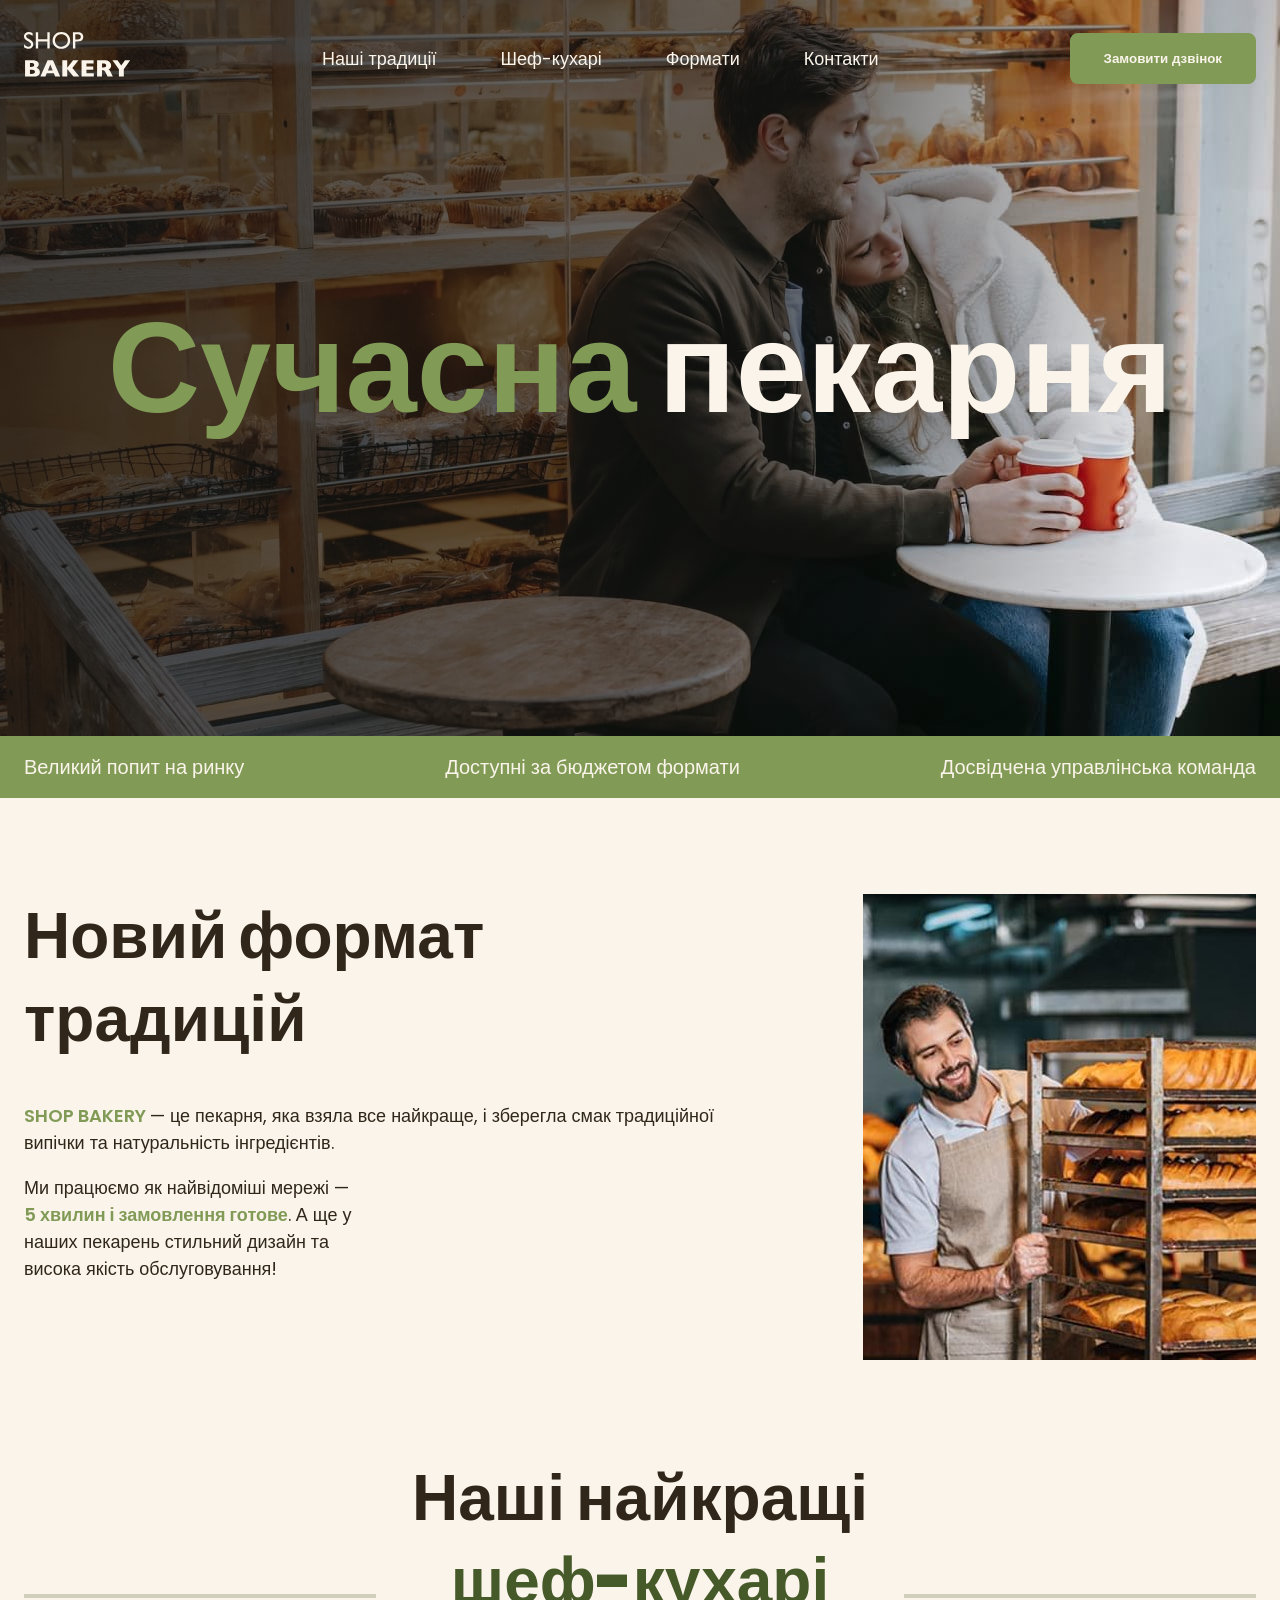
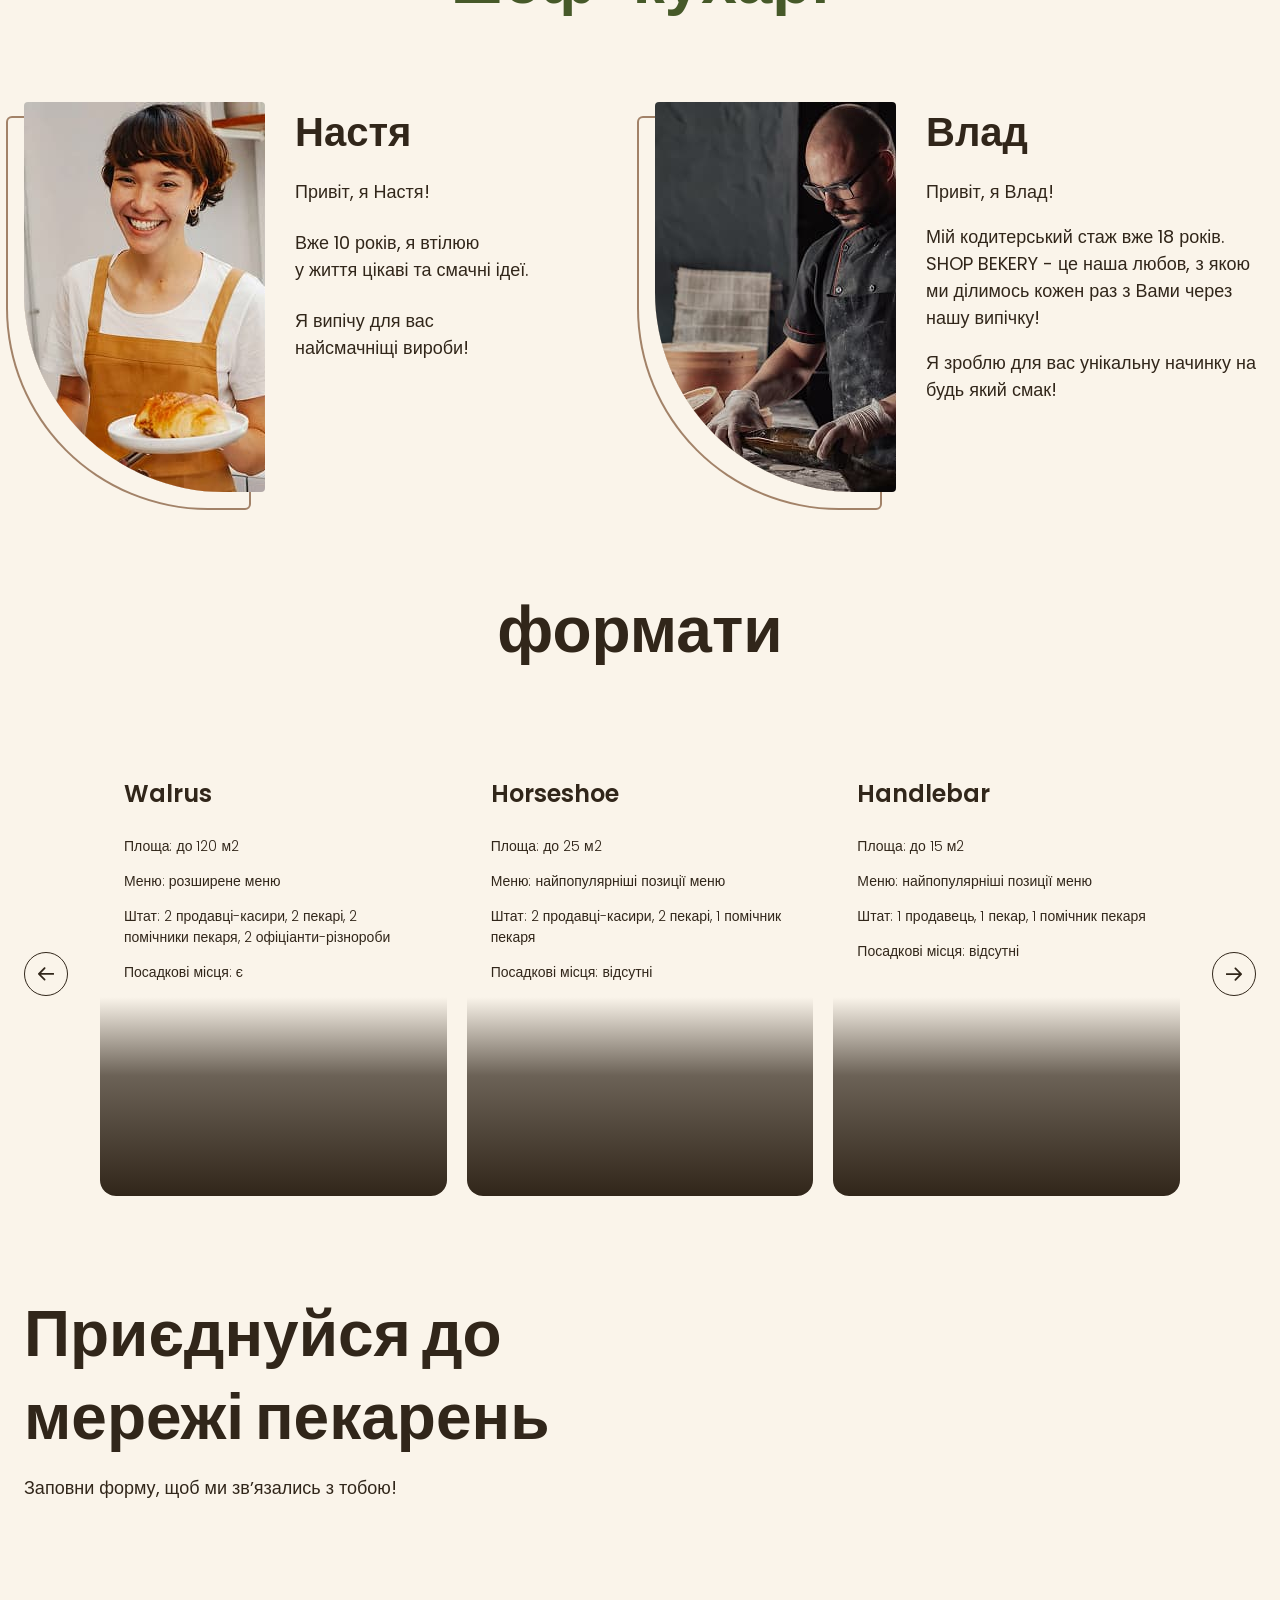
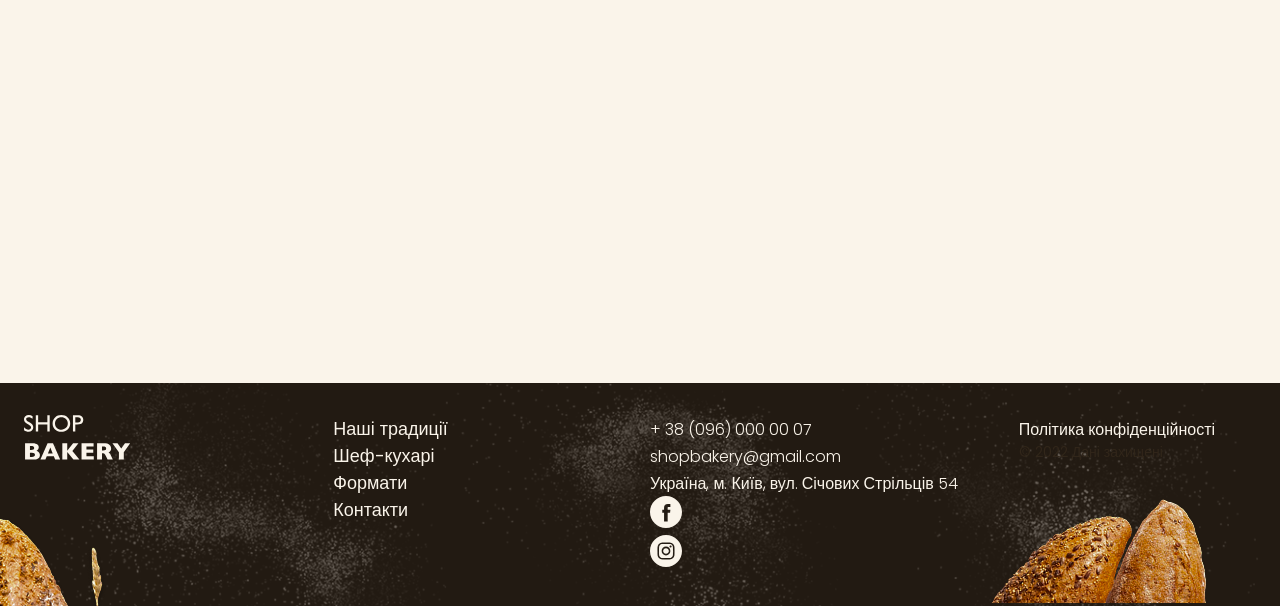
==== commit 61d181ba: "" ====
--- a/index.html
+++ b/index.html
@@ -98,7 +98,7 @@
                     </p>
                     <p>
                       Я випічу для вас <br />
-                      найсмачніші вироби!
+                      найсмачніщі вироби!
                     </p>
                   </div>
                 </div>
@@ -115,12 +115,12 @@
                   <h3 class="chef-title">Влад</h3>
                   <p class="chef-text">Привіт, я Влад!</p>
                   <p class="chef-text">
-                    Мій кондитерський стаж вже 18 років. SHOP BAKERY - це наша
+                    Мій кодитерський стаж вже 18 років. SHOP BEKERY - це наша
                     любов, з якою ми ділимось кожен раз з Вами через нашу
                     випічку!
                   </p>
                   <p class="chef-text">
-                    Я зроблю для вас унікальну начинку на будь-який смак!
+                    Я зроблю для вас унікальну начинку на будь який смак!
                   </p>
                 </div>
               </article>
@@ -130,7 +130,7 @@
       </section>
       <section class="section" id="formats-section">
         <div class="container">
-          <h2 class="formats-title section-title centered">Формати</h2>
+          <h2 class="formats-title section-title centered">формати</h2>
           <div class="formats-container">
             <button class="carousel-button" type="button">
               <svg width="16" height="16">
@@ -212,11 +212,13 @@
           <nav class="footer-nav">
             <div class="footer-logo">
               <a href="#">
-                <img src="./images/logo.svg" alt="Логотип сучасної пекарні" />
+                <img src="./images/logo.svg" alt="Логотип сучасноі пекрні" />
               </a>
             </div>
             <ul class="footer-menu">
-              <li><a class="link" href="#traditions-section">Наші традиції</a></li>
+              <li>
+                <a class="link" href="#traditions-section">Наші традиції</a>
+              </li>
               <li><a class="link" href="#chefs-section">Шеф-кухарі</a></li>
               <li><a class="link" href="#formats-section">Формати</a></li>
               <li><a class="link" href="#contacts-section">Контакти</a></li>
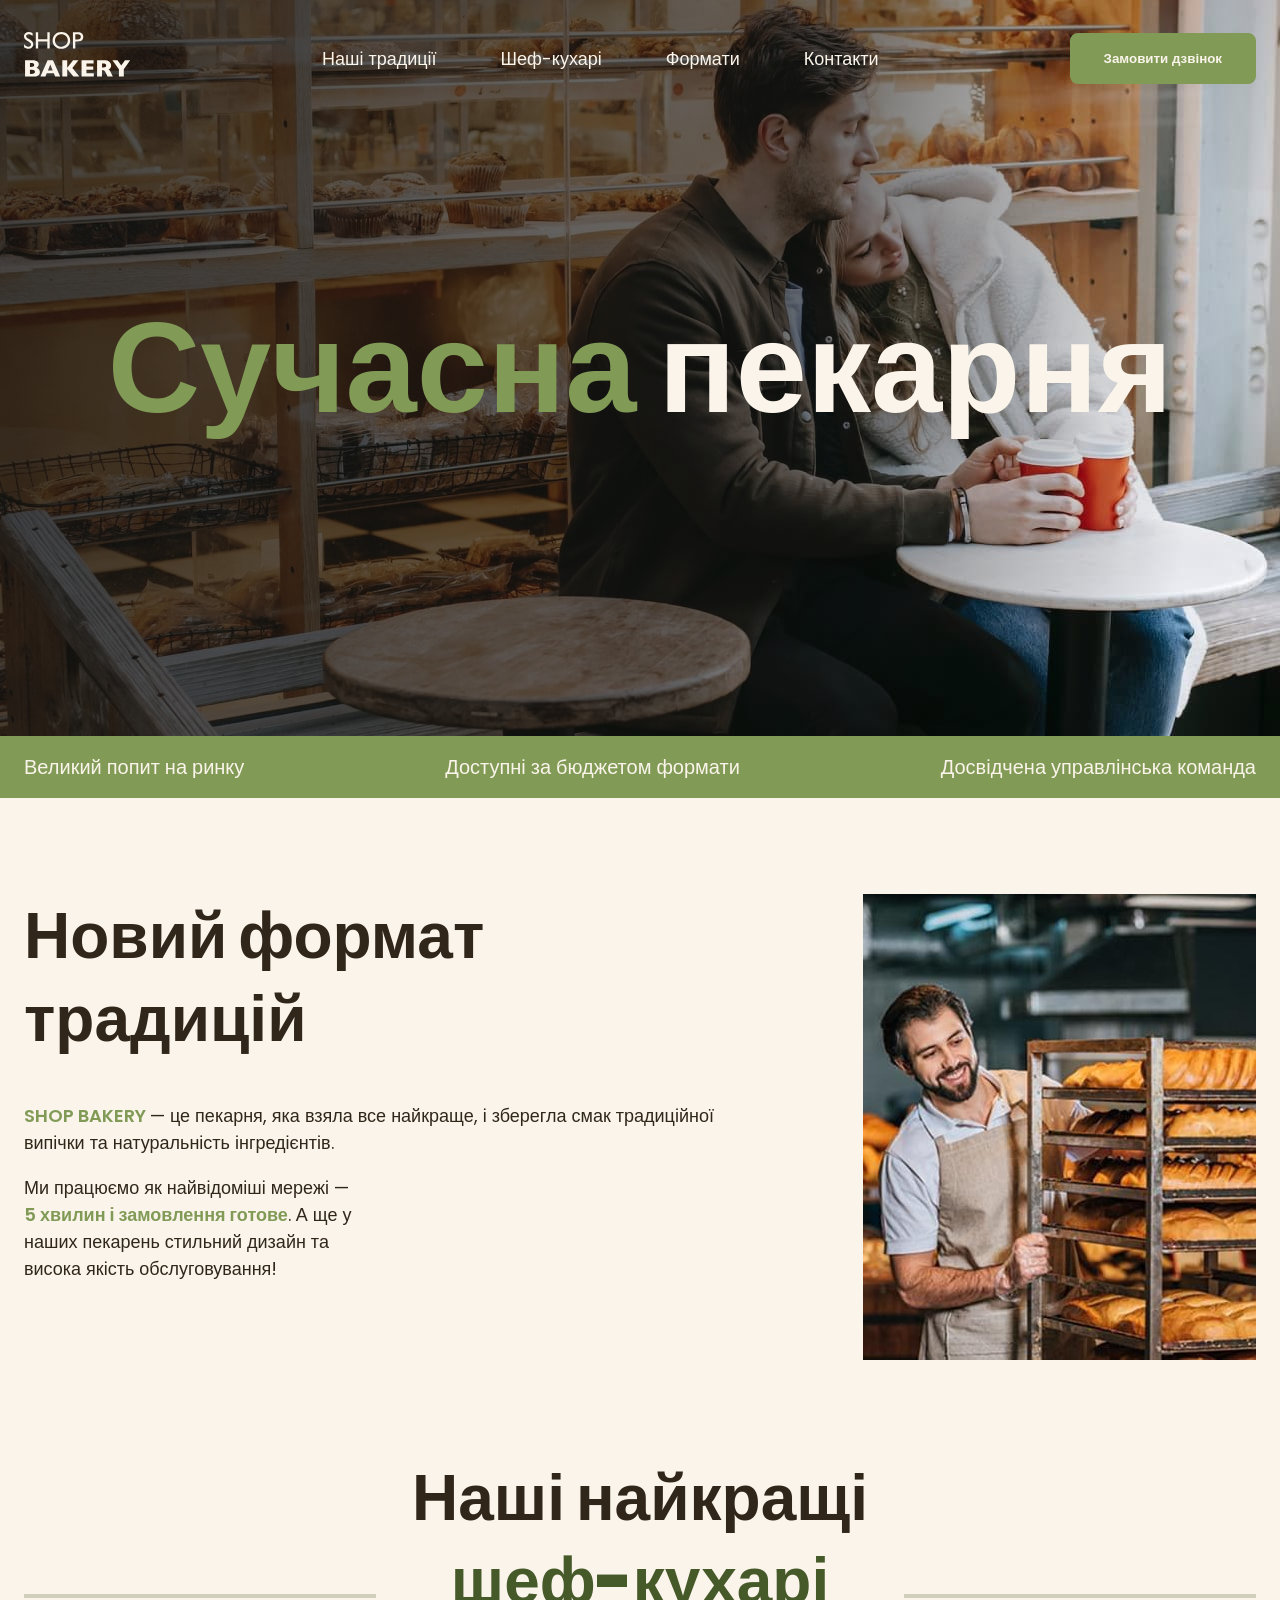
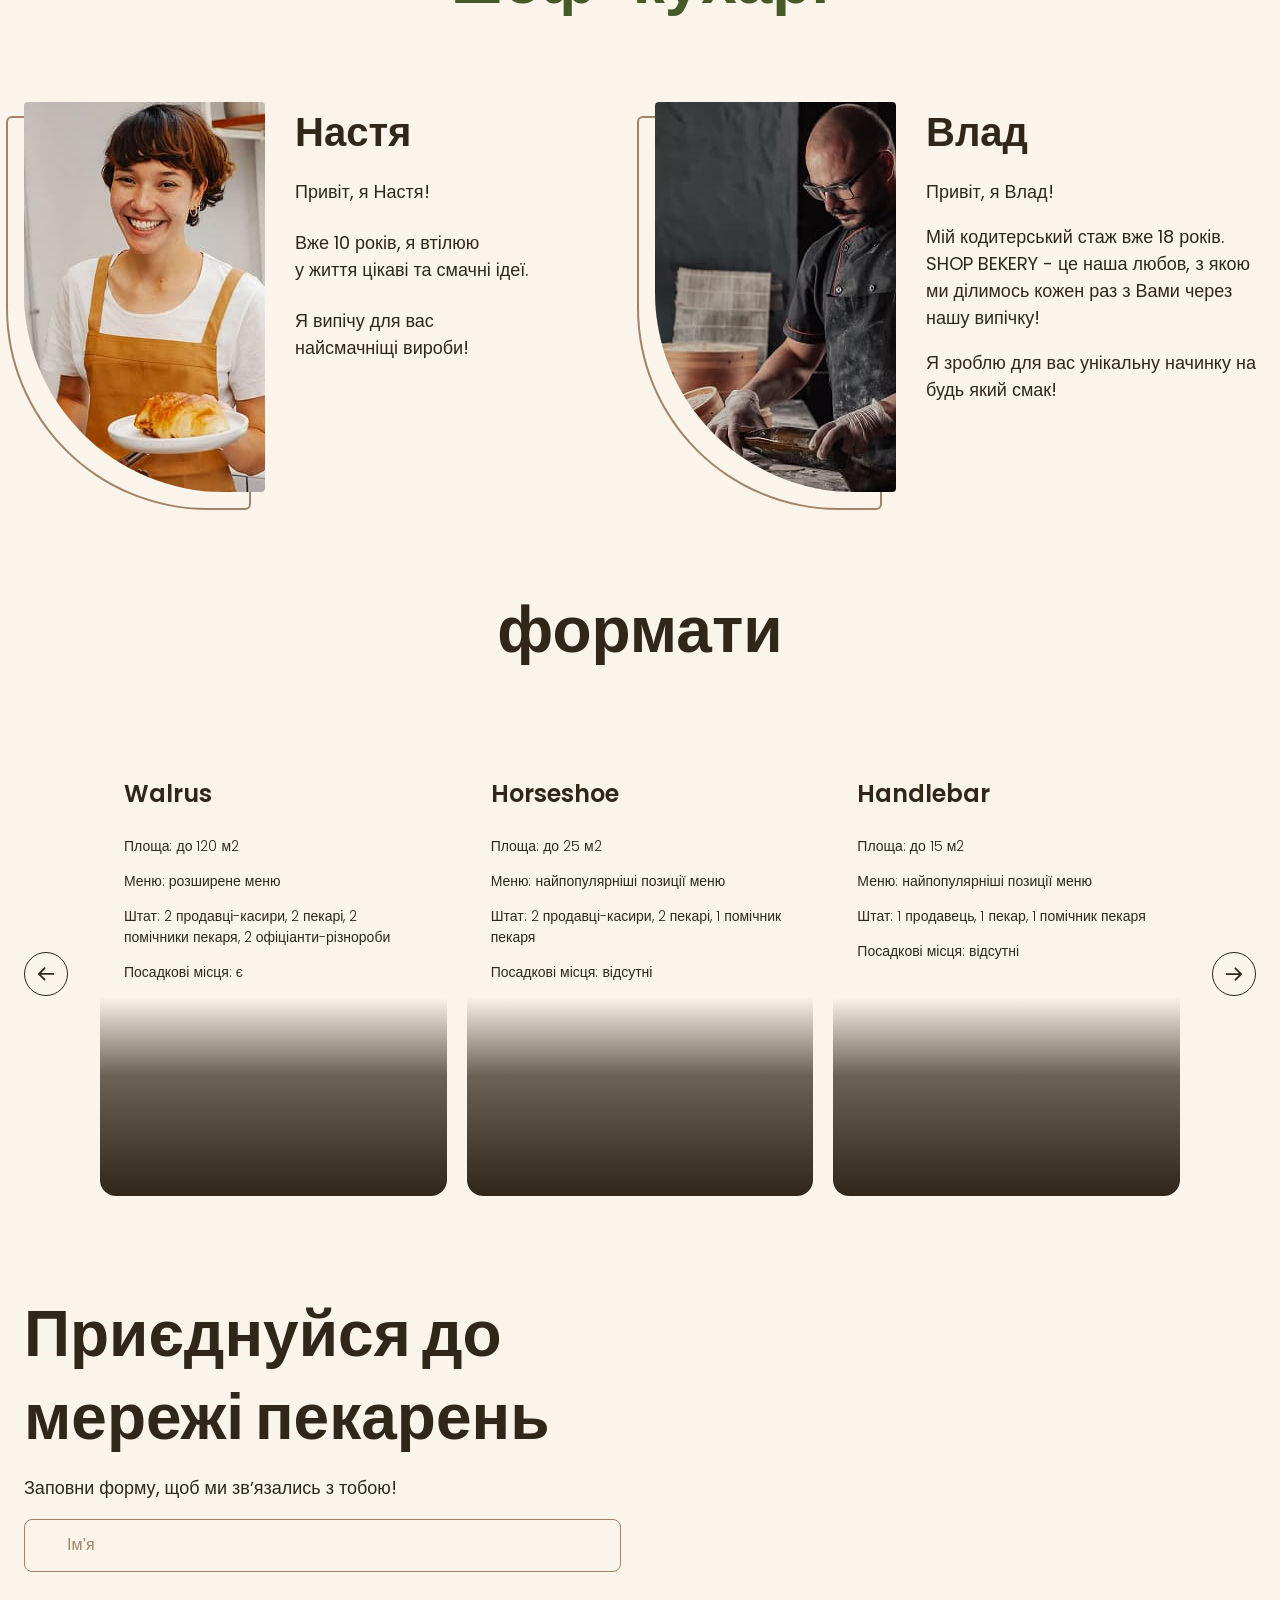
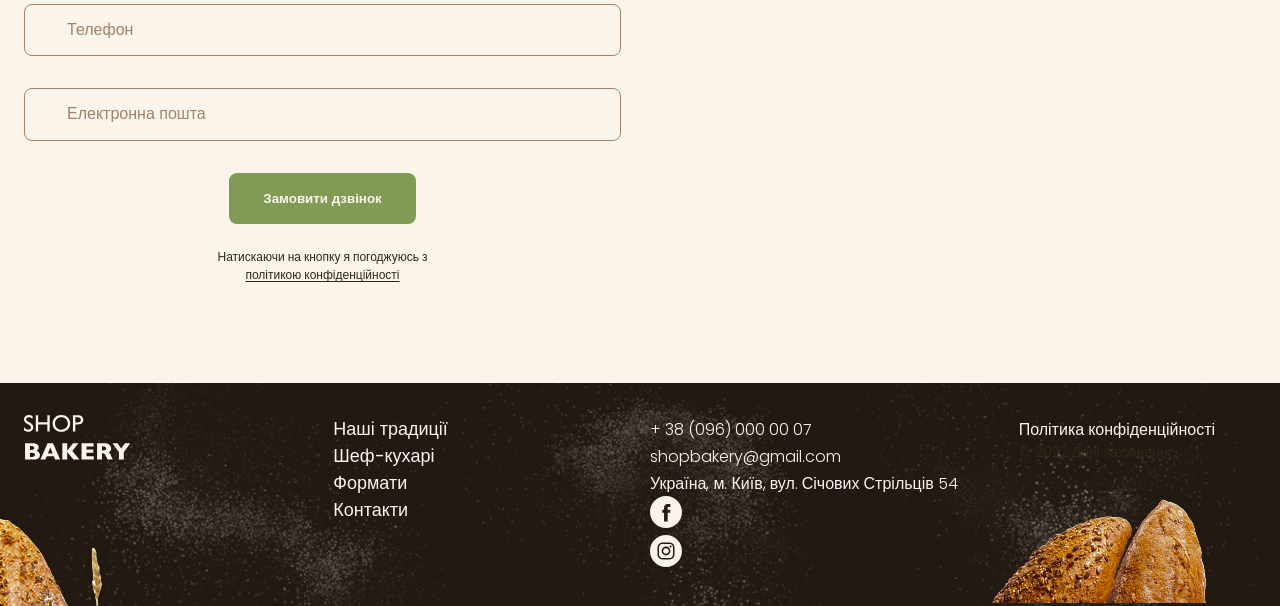
==== commit eead69aa: "" ====
--- a/index.html
+++ b/index.html
@@ -191,7 +191,56 @@
                 Приєднуйся до мережі пекарень
               </h2>
               <p>Заповни форму, щоб ми звʼязались з тобою!</p>
-              <!-- !form -->
+              <form name="contact-form" autocomplete="off">
+                <div class="form-field">
+                  <label class="form-lable visually-hidden" for="user-name"
+                    >Ім’я</label
+                  >
+                  <input
+                    class="form-input"
+                    type="text"
+                    name="user-name"
+                    id="user-name"
+                    placeholder="Ім’я"
+                  />
+                </div>
+
+                <div class="form-field">
+                  <label class="form-lable visually-hidden" for="user-tel"
+                    >Телефон</label
+                  >
+                  <input
+                    class="form-input"
+                    type="tel"
+                    name="user-tel"
+                    id="user-tel"
+                    placeholder="Телефон"
+                  />
+                </div>
+
+                <div class="form-field">
+                  <label class="form-lable visually-hidden" for="user-email"
+                    >Електронна пошта</label
+                  >
+                  <input
+                    class="form-input"
+                    type="email"
+                    name="user-email"
+                    id="user-email"
+                    placeholder="Електронна пошта"
+                  />
+                </div>
+
+                <button class="form-button button" type="submit">
+                  Замовити дзвінок
+                </button>
+                <p class="form-terms">
+                  Натискаючи на кнопку я погоджуюсь з
+                  <a class="form-terms-link" href="#"
+                    >політикою конфіденційності</a
+                  >
+                </p>
+              </form>
             </div>
             <iframe
               class="contact-map"
@@ -273,6 +322,71 @@
     <div class="backdrop is-hidden">
       <div class="modal">
         <button class="modal-btn-close" type="button">Close</button>
+        <h2>Замовити дзвінок</h2>
+        <p>Залишіть заявку та наш спеціаліст зв'яжеться з Вами!</p>
+        <form name="modal-form" autocomplete="off">
+          <div class="form-field">
+            <label class="form-lable visually-hidden" for="user-name"
+              >Ім’я</label
+            >
+            <input
+              class="form-input"
+              type="text"
+              name="user-name"
+              id="user-name"
+              placeholder="Ім’я"
+              required
+            />
+          </div>
+
+          <div class="form-field">
+            <label class="form-lable visually-hidden" for="user-tel"
+              >Телефон</label
+            >
+            <input
+              class="form-input"
+              type="tel"
+              name="user-tel"
+              id="user-tel"
+              placeholder="Телефон"
+              pattern="^\+[0-9]{12}"
+            />
+          </div>
+
+          <div class="form-field">
+            <label class="form-lable visually-hidden" for="user-email"
+              >Електронна пошта</label
+            >
+            <input
+              class="form-input"
+              type="email"
+              name="user-email"
+              id="user-email"
+              placeholder="Електронна пошта"
+              required
+            />
+          </div>
+
+          <!-- <div class="checkbox">
+            <input
+              class="checkbox-input visually-hidden"
+              type="checkbox"
+              id="terms-conditions"
+              name="terms-conditions"
+            />
+            <label class="checkbox-label" for="terms-conditions">
+              Я точно погоджуюсь з політикою конфіденційності
+            </label>
+          </div> -->
+
+          <button class="form-button button" type="submit">
+            Замовити дзвінок
+          </button>
+          <p class="form-terms">
+            Натискаючи на кнопку я погоджуюсь з
+            <a class="form-terms-link" href="#">політикою конфіденційності</a>
+          </p>
+        </form>
       </div>
     </div>
     <script src="./js/modal.js"></script>
--- a/css/styles.css
+++ b/css/styles.css
@@ -503,8 +503,10 @@
   max-width: 880px;
   height: 100%;
   max-height: 880px;
+  padding: 128px;
   background-color: var(--color-primary-light);
   border-radius: 32px;
+  overflow-y: auto;
 }
 
 .modal-btn-close {
@@ -512,3 +514,87 @@
   top: 40px;
   right: 40px;
 }
+
+/* ! Form */
+.form-field {
+  position: relative;
+  margin-bottom: 32px;
+}
+
+.form-lable {
+  position: absolute;
+  top: 16px;
+  left: 42px;
+}
+
+.form-input {
+  padding: 16px 42px;
+  width: 100%;
+  font-size: 16px;
+  line-height: 1.17;
+  border: 1px solid var(--color-secondary-dark);
+  border-radius: 8px;
+  background-color: transparent;
+}
+
+.form-input:focus {
+  border-color: var(--color-brand-normal);
+  outline: none;
+}
+
+.form-input::placeholder {
+  color: var(--color-secondary-dark);
+  font-size: 16px;
+  line-height: 1.17;
+}
+
+.form-input:focus::placeholder {
+  color: var(--color-primary-dark);
+}
+
+.form-button {
+  display: block;
+  margin: 0 auto 24px;
+}
+
+.form-terms {
+  margin: 0 auto;
+  max-width: 220px;
+  font-weight: 500;
+  font-size: 12px;
+  line-height: 1.5;
+  text-align: center;
+}
+
+.form-terms-link {
+  color: var(--color-primary-dark);
+  text-underline-offset: 2px;
+}
+
+/* .checkbox {
+  position: relative;
+}
+
+.checkbox-input {
+  appearance: none;
+}
+
+.checkbox-input:checked + .checkbox-label::before {
+  background-color: green;
+}
+
+.checkbox-label {
+  padding-left: 24px;
+}
+
+.checkbox-label::before {
+  position: absolute;
+  top: 0;
+  left: 0;
+  width: 16px;
+  height: 16px;
+  margin-top: 5px;
+  border: 1px solid var(--color-primary-dark);
+  border-radius: 2px;
+  content: '';
+} */
